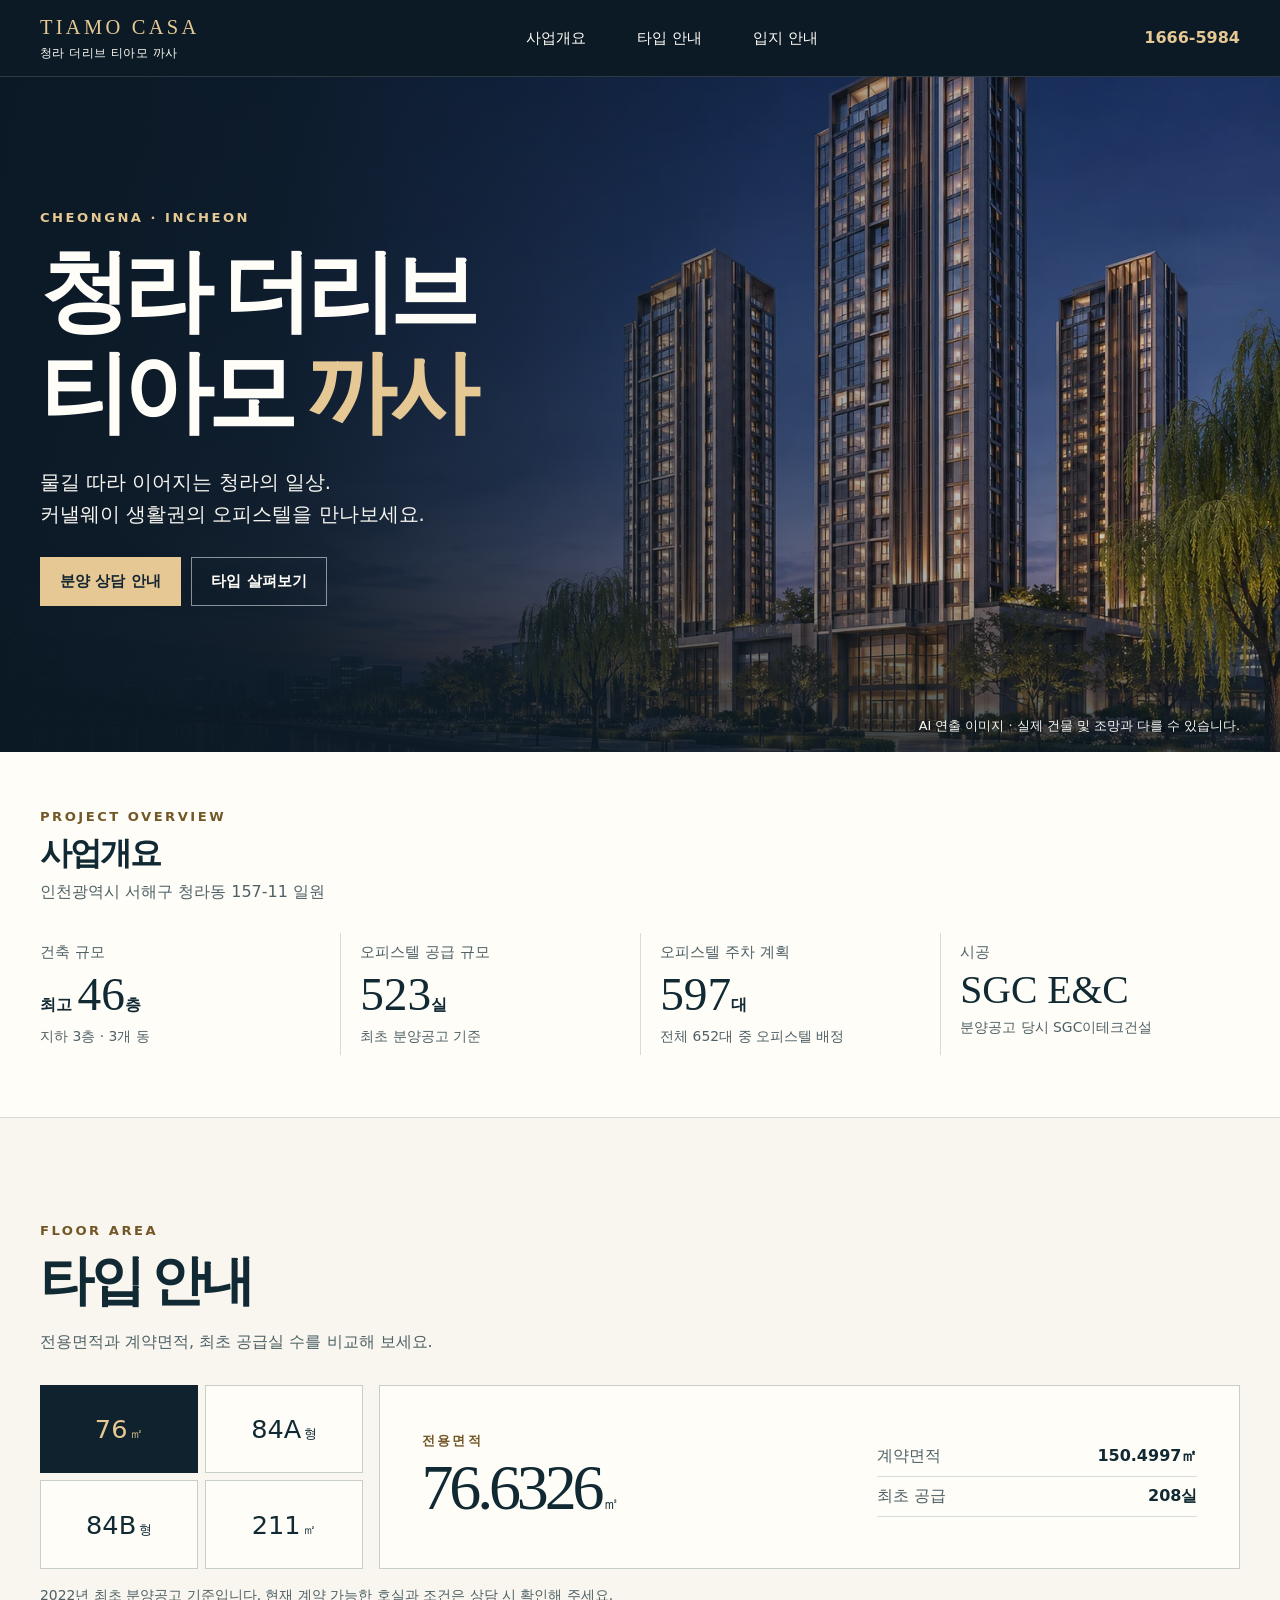
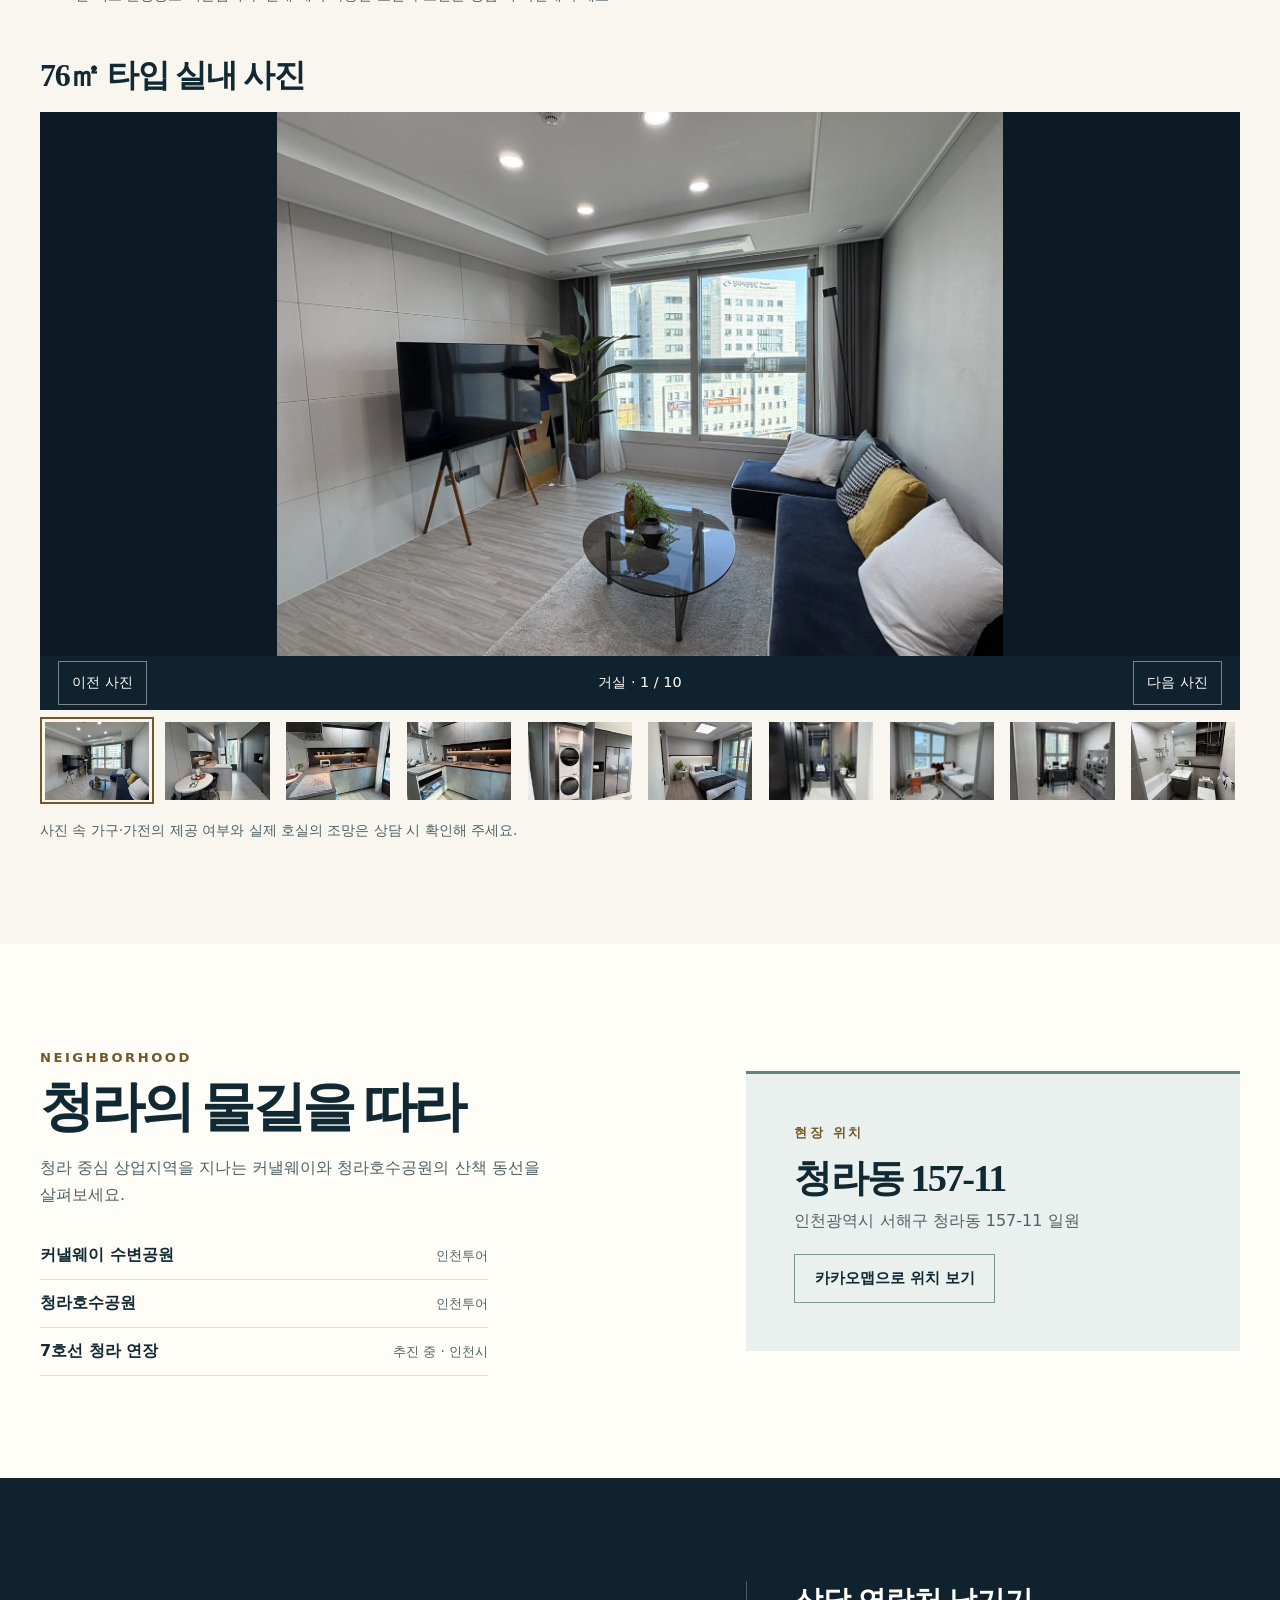
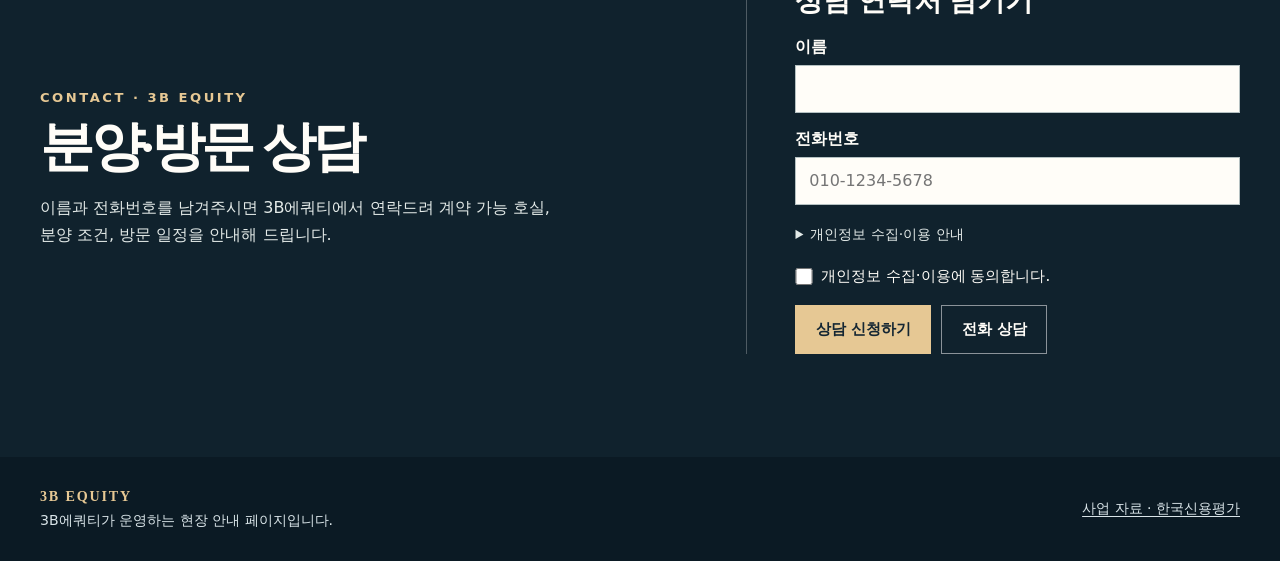
==== index.html @ 3b3ea101 "Add 84B interior video to type guide" ====
<!doctype html>
<html lang="ko">
<head>
  <meta charset="utf-8">
  <meta name="viewport" content="width=device-width,initial-scale=1">
  <meta name="theme-color" content="#10222d">
  <meta name="description" content="청라 더리브 티아모 까사 오피스텔 사업개요, 전용면적별 타입, 현장 위치와 3B에쿼티 분양 상담 안내.">
  <title>청라 더리브 티아모 까사 | 3B에쿼티 분양 상담</title>
  <link rel="stylesheet" href="style.css">
  <script src="site.js" defer></script>
</head>
<body>
  <a class="skip" href="#main">본문 바로가기</a>
  <header class="header">
    <div class="wrap header-inner">
      <a class="wordmark" href="#top" aria-label="청라 더리브 티아모 까사 홈"><span>TIAMO CASA</span><small>청라 더리브 티아모 까사</small></a>
      <nav aria-label="주 메뉴">
        <a href="#overview">사업개요</a><a href="#types">타입 안내</a><a href="#location">입지 안내</a>
      </nav>
      <a class="header-contact" href="tel:16665984">1666-5984</a>
    </div>
  </header>
  <main id="main">
    <section class="hero" id="top" aria-labelledby="hero-title">
      <div class="hero-visual" aria-hidden="true"></div>
      <div class="wrap hero-inner">
        <p class="eyebrow">CHEONGNA · INCHEON</p>
        <h1 id="hero-title">청라 더리브<br>티아모 <em>까사</em></h1>
        <p class="hero-desc">물길 따라 이어지는 청라의 일상.<br>커낼웨이 생활권의 오피스텔을 만나보세요.</p>
        <div class="actions">
          <a class="button primary" href="#consult">분양 상담 안내</a>
          <a class="button ghost" href="#types">타입 살펴보기</a>
        </div>
      </div>
      <div class="wrap image-note">AI 연출 이미지 · 실제 건물 및 조망과 다를 수 있습니다.</div>
    </section>
    <section id="overview" class="overview" aria-labelledby="overview-title">
      <div class="wrap">
        <div class="section-heading compact">
          <p class="eyebrow">PROJECT OVERVIEW</p>
          <h2 id="overview-title">사업개요</h2>
          <p>인천광역시 서해구 청라동 157-11 일원</p>
        </div>
        <dl class="metrics">
          <div><dt>건축 규모</dt><dd>최고 <strong>46</strong>층</dd><dd class="note">지하 3층 · 3개 동</dd></div>
          <div><dt>오피스텔 공급 규모</dt><dd><strong>523</strong>실</dd><dd class="note">최초 분양공고 기준</dd></div>
          <div><dt>오피스텔 주차 계획</dt><dd><strong>597</strong>대</dd><dd class="note">전체 652대 중 오피스텔 배정</dd></div>
          <div><dt>시공</dt><dd class="company"><strong>SGC E&amp;C</strong></dd><dd class="note">분양공고 당시 SGC이테크건설</dd></div>
        </dl>
      </div>
    </section>
    <section id="types" class="types section" aria-labelledby="types-title">
      <div class="wrap">
        <div class="section-heading">
          <p class="eyebrow">FLOOR AREA</p>
          <h2 id="types-title">타입 안내</h2>
          <p>전용면적과 계약면적, 최초 공급실 수를 비교해 보세요.</p>
        </div>
        <div class="type-layout">
          <div class="type-select" role="group" aria-label="타입 선택">
            <button type="button" data-type="76" aria-pressed="true">76<span>㎡</span></button>
            <button type="button" data-type="84A" aria-controls="unit-video-84a" aria-pressed="false">84A<span>형</span></button>
            <button type="button" data-type="84B" aria-controls="unit-video-84b" aria-pressed="false">84B<span>형</span></button>
            <button type="button" data-type="211" aria-pressed="false">211<span>㎡</span></button>
          </div>
          <div class="type-detail" aria-live="polite">
            <div>
              <p class="eyebrow">전용면적</p>
              <p class="type-area"><span id="exclusive">76.6326</span><span class="area-unit">㎡</span></p>
            </div>
            <dl>
              <div><dt>계약면적</dt><dd><span id="contract">150.4997</span>㎡</dd></div>
              <div><dt>최초 공급</dt><dd><span id="supply">208</span>실</dd></div>
            </dl>
          </div>
        </div>
        <p class="note">2022년 최초 분양공고 기준입니다. 현재 계약 가능한 호실과 조건은 상담 시 확인해 주세요.</p>
        <section class="unit-gallery" id="unit-gallery" aria-labelledby="gallery-title">
          <h3 id="gallery-title">76㎡ 타입 실내 사진</h3>
          <figure class="gallery-figure">
            <img id="gallery-photo" class="gallery-photo" src="photos/76/living-room.webp"
              alt="큰 창과 소파가 있는 거실" width="1500" height="1125" loading="lazy" decoding="async">
            <figcaption class="gallery-caption">
              <button type="button" id="gallery-prev" hidden>이전 사진</button>
              <span id="gallery-status" aria-live="polite">거실 · 1 / 10</span>
              <button type="button" id="gallery-next" hidden>다음 사진</button>
            </figcaption>
          </figure>
          <div class="gallery-thumbs" role="group" aria-label="실내 사진 선택" hidden></div>
          <p class="note">사진 속 가구·가전의 제공 여부와 실제 호실의 조망은 상담 시 확인해 주세요.</p>
        </section>
        <section class="unit-gallery unit-video" id="unit-video-84a" aria-labelledby="unit-video-84a-title" hidden>
          <h3 id="unit-video-84a-title">84A형 실내 영상</h3>
          <video controls playsinline preload="none" poster="video/84a-poster.webp" width="960" height="540"
            aria-labelledby="unit-video-84a-title">
            <source src="video/84a.mp4" type="video/mp4">
            <p><a href="video/84a.mp4">84A형 영상 열기</a></p>
          </video>
        </section>
        <section class="unit-gallery unit-video" id="unit-video-84b" aria-labelledby="unit-video-84b-title" hidden>
          <h3 id="unit-video-84b-title">84B형 실내 영상</h3>
          <video controls playsinline preload="none" poster="video/84b-poster.webp" width="960" height="540"
            aria-labelledby="unit-video-84b-title">
            <source src="video/84b.mp4" type="video/mp4">
            <p><a href="video/84b.mp4">84B형 영상 열기</a></p>
          </video>
        </section>
        <noscript><p>전용면적 기준 76형 76.6326㎡, 84A형 84.9878㎡, 84B형 84.9843㎡, 211형 211.6980㎡.</p></noscript>
      </div>
    </section>
    <section id="location" class="location section" aria-labelledby="location-title">
      <div class="wrap location-layout">
        <div class="section-heading">
          <p class="eyebrow">NEIGHBORHOOD</p>
          <h2 id="location-title">청라의 물길을 따라</h2>
          <p>청라 중심 상업지역을 지나는 커낼웨이와 청라호수공원의 산책 동선을 살펴보세요.</p>
          <div class="place-links">
            <a href="https://itour.incheon.go.kr/ssst/ssst/detail.do?cotId=ITD21122714360993767" target="_blank" rel="noopener">커낼웨이 수변공원 <span>인천투어</span></a>
            <a href="https://itour.incheon.go.kr/ssst/ssst/detail.do?cotId=ITD21122416405226931" target="_blank" rel="noopener">청라호수공원 <span>인천투어</span></a>
            <a href="https://www.incheon.go.kr/mayor_9/MA05010000/view?repSeq=DOM_0000000015965274" target="_blank" rel="noopener">7호선 청라 연장 <span>추진 중 · 인천시</span></a>
          </div>
        </div>
        <div class="address-box">
          <p class="eyebrow">현장 위치</p>
          <h3>청라동 157-11</h3>
          <p>인천광역시 서해구 청라동 157-11 일원</p>
          <a class="button outline" href="https://map.kakao.com/link/search/%EC%9D%B8%EC%B2%9C%20%EC%B2%AD%EB%9D%BC%EB%8F%99%20157-11" target="_blank" rel="noopener">카카오맵으로 위치 보기</a>
        </div>
      </div>
    </section>
    <section id="consult" class="consult section" aria-labelledby="consult-title">
      <div class="wrap consult-layout">
        <div class="section-heading">
          <p class="eyebrow">CONTACT · 3B EQUITY</p>
          <h2 id="consult-title">분양·방문 상담</h2>
          <p>이름과 전화번호를 남겨주시면 3B에쿼티에서 연락드려 계약 가능 호실, 분양 조건, 방문 일정을 안내해 드립니다.</p>
        </div>
        <div class="contact-box">
          <form class="callback-form" data-endpoint="https://script.google.com/macros/s/AKfycbzTQJ3HMmFu1P9h4dl-8GE_sC7INpimbyOA3CCdE74ecjdIDIkf_wVxWL5_aRlut4VK/exec" method="post" aria-labelledby="callback-title">
            <h3 id="callback-title">상담 연락처 남기기</h3>
            <div hidden><input type="text" name="website" tabindex="-1" autocomplete="off"></div>
            <div class="callback-field">
              <label for="callback-name">이름</label>
              <input id="callback-name" name="name" type="text" autocomplete="name" required maxlength="60">
            </div>
            <div class="callback-field">
              <label for="callback-phone">전화번호</label>
              <input id="callback-phone" name="phone" type="tel" autocomplete="tel-national" inputmode="tel"
                placeholder="010-1234-5678" pattern="0[0-9]{1,2}[ \-]?[0-9]{3,4}[ \-]?[0-9]{4}"
                title="010-1234-5678처럼 입력해 주세요." maxlength="14" required>
            </div>
            <details class="callback-privacy" id="callback-privacy">
              <summary>개인정보 수집·이용 안내</summary>
              <p>3B에쿼티는 분양·방문 상담 회신을 위해 이름과 전화번호를 수집하며, 상담 목적 달성 시까지 이용합니다. 접수 정보는 Google Apps Script를 통해 3B에쿼티의 Gmail로 전달됩니다. 동의를 거부할 수 있으며, 이 경우 전화로 상담하실 수 있습니다.</p>
            </details>
            <label class="callback-consent">
              <input type="checkbox" name="consent" value="yes" required aria-describedby="callback-privacy">
              <span>개인정보 수집·이용에 동의합니다.</span>
            </label>
            <p class="callback-status" id="callback-status">온라인 접수를 연결 중입니다. 지금은 전화로 상담해 주세요.</p>
            <div class="actions">
              <button class="button primary" type="submit" disabled>상담 신청하기</button>
              <a class="button ghost" href="tel:16665984">전화 상담</a>
            </div>
          </form>
        </div>
      </div>
    </section>
  </main>
  <footer class="footer">
    <div class="wrap footer-inner">
      <div><strong>3B EQUITY</strong><p>3B에쿼티가 운영하는 현장 안내 페이지입니다.</p></div>
      <a href="https://m.kisrating.com/fileDown.do?fileName=rs20260526-4.pdf&amp;gubun=2&amp;menuCd=R8" target="_blank" rel="noopener">사업 자료 · 한국신용평가</a>
    </div>
  </footer>
  <div class="mobile-bar" aria-label="빠른 상담">
    <a href="#types">타입 보기</a><a href="#consult">상담 신청</a>
  </div>
</body>
</html>
---- style.css ----
:root {
  color-scheme: light;
  --ink: #112933;
  --night: #10222d;
  --deeper: #0b1a24;
  --sand: #e6c894;
  --bronze: #735727;
  --paper: #f8f6ef;
  --white: #fffdf8;
  --muted: #4f6166;
  --line: #d6dcd9;
  --serif: "Noto Serif KR", "Nanum Myeongjo", Georgia, serif;
  --sans: "Pretendard", "Apple SD Gothic Neo", "Malgun Gothic", system-ui, sans-serif;
}
*, *::before, *::after { box-sizing: border-box; }
html { scroll-behavior: smooth; scroll-padding-top: 5rem; }
body { margin: 0; color: var(--ink); background: var(--white); font: 1rem/1.65 var(--sans); }
a { color: inherit; text-decoration: none; }
button { font: inherit; }
a:focus-visible, button:focus-visible { outline: 3px solid #508698; outline-offset: 4px; }
h1, h2, h3, p, dl, dd { margin: 0; }
.wrap { width: min(100% - 5rem, 76rem); margin-inline: auto; }
.skip { position: absolute; left: 1rem; top: -5rem; z-index: 10; background: var(--white); padding: .65rem 1rem; }
.skip:focus { top: 1rem; }
.header { position: sticky; top: 0; z-index: 3; background: var(--deeper); color: var(--white); border-bottom: 1px solid #ffffff24; }
.header-inner { min-height: 4.75rem; display: flex; align-items: center; justify-content: space-between; gap: 1.25rem; }
.wordmark { display: grid; grid-auto-rows: max-content; line-height: 1.25; }
.wordmark span { font-family: Georgia, serif; letter-spacing: .16em; color: var(--sand); font-size: 1.28rem; }
.wordmark small { margin-top: .28rem; letter-spacing: .035em; font-size: .78rem; }
nav { display: flex; gap: clamp(1.2rem, 4vw, 3.5rem); font-size: .94rem; }
nav a, .header-contact { padding-block: .45rem; }
nav a:hover, .header-contact:hover { color: var(--sand); }
.header-contact { font-weight: 650; color: var(--sand); font-variant-numeric: tabular-nums; white-space: nowrap; }
.hero { position: relative; isolation: isolate; display: flex; align-items: center; min-height: clamp(32rem, 75svh, 49rem); background: #182d3b; color: var(--white); }
.hero-visual { position: absolute; inset: 0; z-index: -1; background: linear-gradient(90deg, #0b1925fa 0%, #0b1925e8 21%, #0b192566 58%, #0b19251a 100%), linear-gradient(0deg, #0a1824bb, transparent 28%), url("cheongna-concept.webp") 63% 52% / cover no-repeat; }
.hero-inner { padding-block: 5.5rem 6.5rem; }
.eyebrow { font-size: .82rem; font-weight: 750; letter-spacing: .19em; color: var(--bronze); }
.hero .eyebrow, .consult .eyebrow { color: var(--sand); }
.hero h1 { margin-top: .85rem; font: 620 clamp(3rem, 7vw, 6.15rem)/1.12 var(--serif); letter-spacing: -.075em; }
.hero h1 em { color: var(--sand); font-style: normal; }
.hero-desc { margin-top: 1.5rem; color: #f5f4ef; font-size: clamp(1rem, 2vw, 1.22rem); }
.actions { display: flex; flex-wrap: wrap; gap: .65rem; margin-top: 1.6rem; }
.button { min-height: 3.05rem; display: inline-flex; align-items: center; justify-content: center; padding: .62rem 1.2rem; border: 1px solid transparent; font-size: .94rem; font-weight: 700; transition: background-color .2s, color .2s; }
.primary { background: var(--sand); color: #142633; }
.primary:hover { background: #f4dcae; }
.ghost { border-color: #ffffff83; color: var(--white); }
.ghost:hover { background: #ffffff25; }
.image-note { position: absolute; inset: auto 0 1rem; text-align: right; color: #faf7ef; font-size: .8rem; text-shadow: 0 1px 4px #091722; }
.overview { padding-block: 3.35rem 3.85rem; border-bottom: 1px solid var(--line); }
.section { padding-block: clamp(4rem, 8vw, 7rem); }
.section-heading h2 { margin-top: .38rem; font: 650 clamp(2.1rem, 5vw, 3.35rem)/1.26 var(--serif); letter-spacing: -.065em; }
.section-heading > p:last-of-type:not(.eyebrow) { margin-top: .85rem; color: var(--muted); max-width: 32rem; }
.section-heading.compact h2 { font-size: 2rem; }
.section-heading.compact > p:last-child { margin-top: .35rem; }
.metrics { display: grid; grid-template-columns: repeat(4, 1fr); margin-top: 1.7rem; }
.metrics > div { padding: .45rem 1.2rem; border-left: 1px solid var(--line); min-width: 0; }
.metrics > div:first-child { padding-left: 0; border-left: 0; }
.metrics dt { color: var(--muted); font-size: .94rem; }
.metrics dd:not(.note) { font-weight: 650; margin-block: .15rem .2rem; line-height: 1.18; }
.metrics strong { font-family: Georgia, serif; font-size: clamp(1.95rem, 3.7vw, 3.3rem); font-weight: 500; }
.metrics .company strong { font-size: clamp(1.55rem, 3.1vw, 2.6rem); }
.note { color: var(--muted); font-size: .87rem; line-height: 1.55; }
.types { background: var(--paper); }
.type-layout { display: grid; grid-template-columns: minmax(11rem, .75fr) minmax(0, 2fr); gap: 1rem; margin-block: 1.85rem 1rem; }
.type-select { display: grid; grid-template-columns: 1fr 1fr; gap: .45rem; }
.type-select button { min-height: 4rem; border: 1px solid #c8ceca; color: var(--ink); background: var(--white); cursor: pointer; font-size: clamp(1.14rem, 2.4vw, 1.6rem); font-family: Georgia, var(--sans); }
.type-select button:hover { border-color: var(--ink); }
.type-select button[aria-pressed="true"] { background: var(--night); color: var(--sand); border-color: var(--night); }
.type-select span { font: .82rem var(--sans); margin-left: .16rem; }
.type-detail { min-height: 11.5rem; display: grid; grid-template-columns: 1.35fr 1fr; align-items: center; gap: 1.45rem; padding: 1.55rem clamp(1rem, 4vw, 2.6rem); background: var(--white); border: 1px solid #c8ceca; }
.type-area { font: 500 clamp(2.4rem, 5vw, 4.7rem)/1.12 Georgia, serif; letter-spacing: -.065em; font-variant-numeric: lining-nums tabular-nums; }
.area-unit { margin-left: .18rem; font: 1rem var(--sans); letter-spacing: 0; }
.type-detail dl > div { display: flex; justify-content: space-between; gap: .4rem; padding-block: .4rem; border-bottom: 1px solid var(--line); }
.type-detail dt { color: var(--muted); }
.type-detail dd { white-space: nowrap; font-weight: 700; }
.location-layout, .consult-layout { display: grid; grid-template-columns: 1fr .8fr; gap: clamp(2rem, 7vw, 7rem); align-items: center; }
.place-links { display: grid; margin-top: 1.45rem; max-width: 28rem; }
.place-links a { display: flex; align-items: baseline; justify-content: space-between; gap: .6rem; border-bottom: 1px solid var(--line); padding: .65rem 0; font-weight: 700; }
.place-links a:hover { color: var(--bronze); }
.place-links span { font-size: .84rem; font-weight: 500; color: var(--muted); text-align: right; }
.address-box { background: #eaf0ed; border-top: 3px solid #618679; padding: clamp(1.4rem, 4vw, 3rem); }
.address-box h3 { font: 650 clamp(1.65rem, 3vw, 2.5rem)/1.25 var(--serif); letter-spacing: -.05em; margin-block: .6rem .4rem; }
.address-box > p:not(.eyebrow) { color: var(--muted); }
.outline { color: var(--ink); border-color: #7b9790; margin-top: 1.25rem; }
.outline:hover { background: #dbe7e2; }
.consult { background: var(--night); color: var(--white); }
.consult .section-heading > p:last-of-type:not(.eyebrow) { color: #e3eae8; }
.contact-box { border-left: 1px solid #ffffff42; padding-left: clamp(1.4rem, 5vw, 3rem); }
.contact-box > p { color: #e3eae8; }
.phone { color: var(--sand); font: 400 clamp(2.4rem, 6vw, 4.35rem)/1.3 Georgia, serif; white-space: nowrap; }
.contact-box .actions { margin-top: .85rem; }
.footer { background: var(--deeper); color: #d9e4e8; padding-block: 1.8rem; font-size: .88rem; }
.footer-inner { display: flex; justify-content: space-between; align-items: center; gap: 1rem; }
.footer strong { font-family: Georgia, serif; letter-spacing: .13em; color: var(--sand); }
.footer a { text-decoration: underline; text-underline-offset: .23em; }
.mobile-bar { display: none; }
@media (max-width: 760px) {
  .wrap { width: calc(100% - 2.5rem); }
  .hero { min-height: 34rem; }
  .hero-visual { background-position: 70% center; }
  .metrics { grid-template-columns: 1fr 1fr; row-gap: 1.4rem; }
  .metrics > div:nth-child(3) { padding-left: 0; border-left: 0; }
  .type-layout { grid-template-columns: 1fr; }
  .type-select { grid-template-columns: repeat(4, minmax(0, 1fr)); }
  .location-layout, .consult-layout { grid-template-columns: 1fr; }
}
@media (max-width: 540px) {
  html { scroll-padding-top: 7rem; }
  .header-inner { display: grid; grid-template-columns: 1fr auto; gap: .2rem .75rem; padding-top: .72rem; }
  nav { grid-row: 2; grid-column: 1 / -1; gap: 1.55rem; }
  nav a { padding-block: .5rem; }
  .hero { min-height: clamp(31rem, 76svh, 39rem); }
  .hero-inner { padding-block: 4rem 5.5rem; }
  .hero-visual { background-image: linear-gradient(90deg, #0b1925ed, #0b192574 77%, #0b192538), linear-gradient(0deg, #0b1925ba, transparent 30%), url("cheongna-concept.webp"); }
  .type-detail { min-height: auto; grid-template-columns: 1fr; gap: .85rem; }
  .type-area { font-size: clamp(2.8rem, 13vw, 4rem); }
  .footer { padding-bottom: 6rem; }
  .footer-inner { display: grid; }
  .mobile-bar { display: grid; grid-template-columns: .7fr 1.3fr; gap: 1px; position: fixed; z-index: 3; inset: auto 0 0; padding-bottom: env(safe-area-inset-bottom); background: var(--deeper); }
  .mobile-bar a { display: grid; place-items: center; padding: .78rem .32rem; background: #263e49; color: var(--white); font-weight: 700; font-size: .9rem; }
  .mobile-bar a:last-child { background: var(--sand); color: var(--ink); }
}
@media (prefers-reduced-motion: reduce) {
  *, *::before, *::after { scroll-behavior: auto !important; transition: none !important; }
}

.unit-gallery { margin-top: clamp(1.6rem, 4vw, 3rem); }
.unit-gallery h3 { font: 650 clamp(1.45rem, 3vw, 2rem)/1.35 var(--serif); letter-spacing: -.04em; }
.gallery-figure { margin: .9rem 0 0; }
.gallery-photo {
  display: block;
  width: 100%;
  height: clamp(16rem, 65vw, 34rem);
  object-fit: contain;
  background: var(--deeper);
}
.gallery-caption {
  display: flex;
  align-items: center;
  justify-content: space-between;
  gap: .3rem;
  min-height: 3.35rem;
  padding: .25rem clamp(.4rem, 2vw, 1.1rem);
  background: var(--night);
  color: var(--white);
  text-align: center;
}
.gallery-caption button {
  min-height: 2.75rem;
  padding: .38rem clamp(.45rem, 2vw, .85rem);
  border: 1px solid #ffffff72;
  background: transparent;
  color: var(--white);
  font-size: .875rem;
  white-space: nowrap;
  cursor: pointer;
}
.gallery-caption button:hover { background: #ffffff24; }
#gallery-status { font-size: .9rem; }
.gallery-thumbs:not([hidden]) {
  position: relative;
  display: flex;
  overflow-x: auto;
  gap: .45rem;
  padding: .45rem 0;
}
.gallery-thumbs button {
  flex: 1 0 clamp(4.3rem, 8vw, 5.8rem);
  padding: .17rem;
  border: 2px solid transparent;
  background: transparent;
  cursor: pointer;
}
.gallery-thumbs button[aria-pressed="true"] { border-color: var(--bronze); }
.gallery-thumbs button:focus-visible { outline-offset: -2px; }
.gallery-thumbs img { display: block; width: 100%; aspect-ratio: 4 / 3; object-fit: cover; }
.unit-gallery .note { margin-top: .55rem; }

.callback-form { display: grid; gap: .85rem; max-width: 28rem; }
.callback-form h3 { font: 650 clamp(1.35rem, 2.8vw, 1.75rem)/1.4 var(--serif); }
.callback-field { display: grid; gap: .3rem; }
.callback-field label { font-weight: 700; }
.callback-field input {
  width: 100%;
  min-height: 3rem;
  padding: .55rem .8rem;
  color: var(--ink);
  background: var(--white);
  border: 1px solid #b5c1c2;
  border-radius: 0;
  font: inherit;
}
.callback-form input:focus-visible, .callback-privacy summary:focus-visible {
  outline: 2px solid var(--sand);
  outline-offset: 3px;
}
.callback-privacy { color: #e3eae8; font-size: .875rem; }
.callback-privacy summary { cursor: pointer; padding-block: .25rem; }
.callback-privacy p { margin-top: .3rem; }
.callback-consent { display: flex; gap: .5rem; align-items: flex-start; font-size: .94rem; }
.callback-consent input { width: 1.1rem; height: 1.1rem; margin: .24rem 0 0; accent-color: var(--sand); }
.callback-form .actions { margin-top: .2rem; }
.callback-form button { cursor: pointer; }

.callback-form button:disabled { opacity: .58; cursor: default; }
.callback-status { color: #e3eae8; font-size: .875rem; }
.callback-status:empty { display: none; }

.unit-video video {
  display: block;
  width: 100%;
  max-width: 60rem;
  height: auto;
  aspect-ratio: 16 / 9;
  margin-top: .9rem;
  background: var(--deeper);
  object-fit: contain;
}
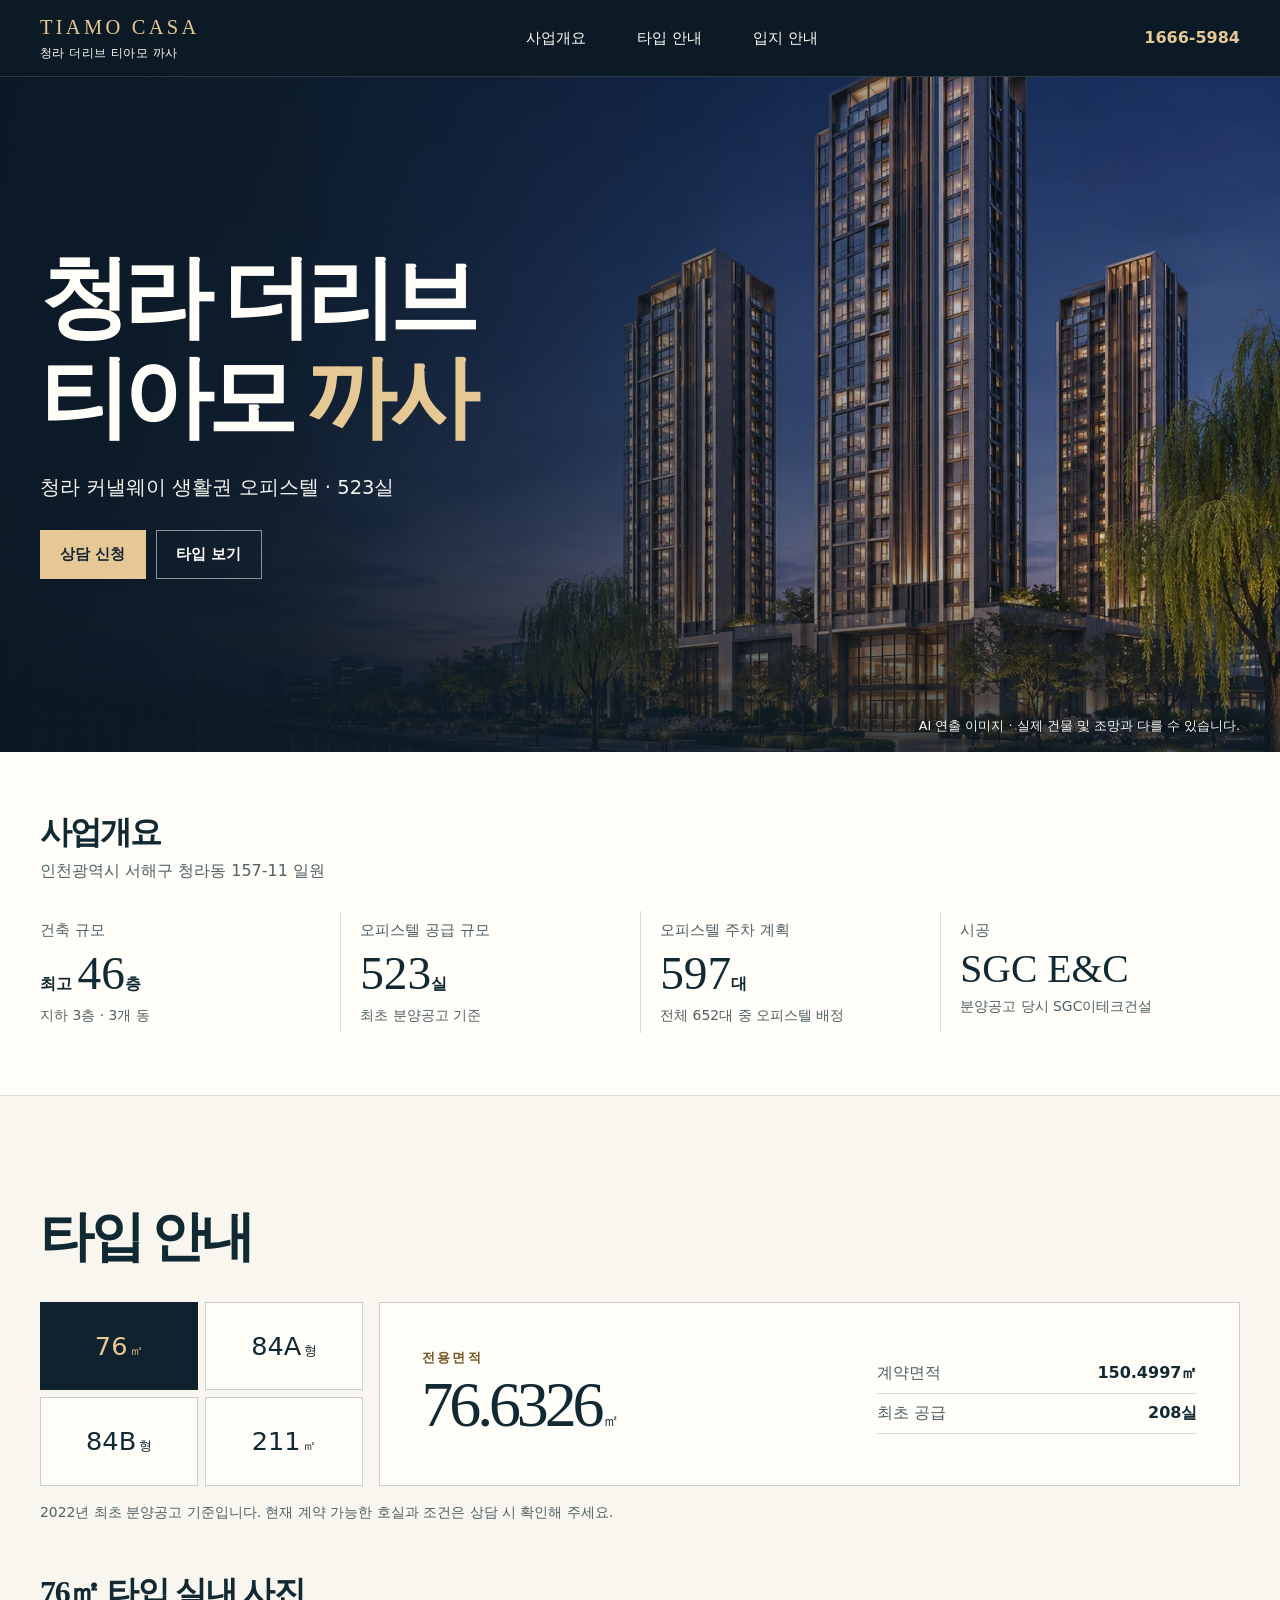
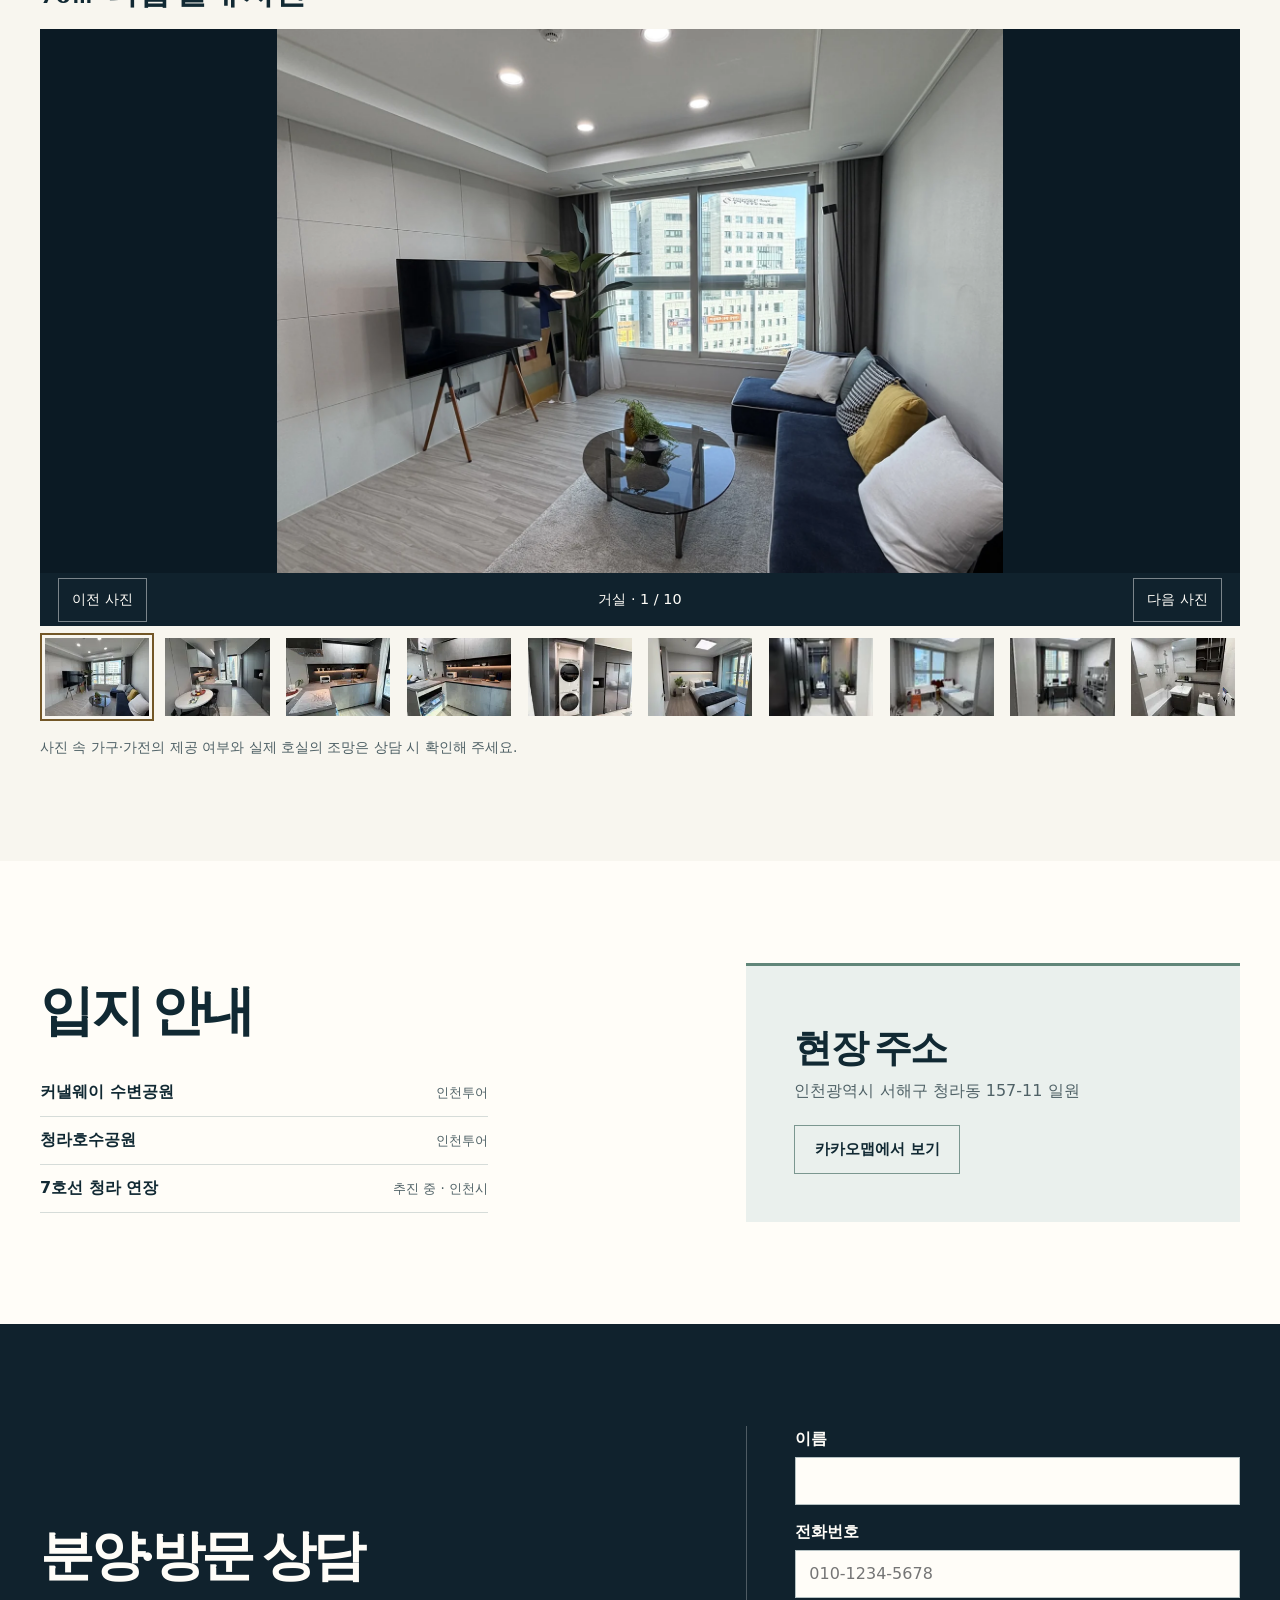
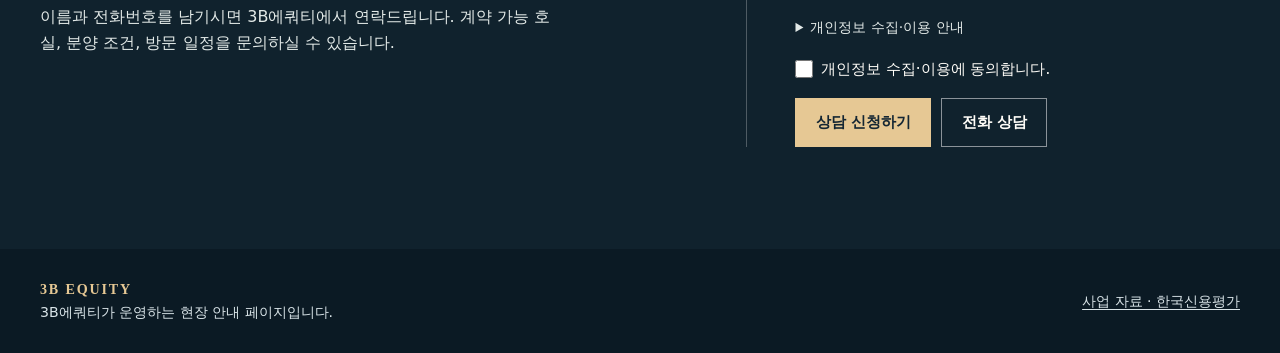
==== commit 33bfea3b: "Simplify homepage copy and remove redundant labels" ====
--- a/index.html
+++ b/index.html
@@ -24,12 +24,11 @@
     <section class="hero" id="top" aria-labelledby="hero-title">
       <div class="hero-visual" aria-hidden="true"></div>
       <div class="wrap hero-inner">
-        <p class="eyebrow">CHEONGNA · INCHEON</p>
         <h1 id="hero-title">청라 더리브<br>티아모 <em>까사</em></h1>
-        <p class="hero-desc">물길 따라 이어지는 청라의 일상.<br>커낼웨이 생활권의 오피스텔을 만나보세요.</p>
+        <p class="hero-desc">청라 커낼웨이 생활권 오피스텔 · 523실</p>
         <div class="actions">
-          <a class="button primary" href="#consult">분양 상담 안내</a>
-          <a class="button ghost" href="#types">타입 살펴보기</a>
+          <a class="button primary" href="#consult">상담 신청</a>
+          <a class="button ghost" href="#types">타입 보기</a>
         </div>
       </div>
       <div class="wrap image-note">AI 연출 이미지 · 실제 건물 및 조망과 다를 수 있습니다.</div>
@@ -37,7 +36,6 @@
     <section id="overview" class="overview" aria-labelledby="overview-title">
       <div class="wrap">
         <div class="section-heading compact">
-          <p class="eyebrow">PROJECT OVERVIEW</p>
           <h2 id="overview-title">사업개요</h2>
           <p>인천광역시 서해구 청라동 157-11 일원</p>
         </div>
@@ -52,16 +50,14 @@
     <section id="types" class="types section" aria-labelledby="types-title">
       <div class="wrap">
         <div class="section-heading">
-          <p class="eyebrow">FLOOR AREA</p>
           <h2 id="types-title">타입 안내</h2>
-          <p>전용면적과 계약면적, 최초 공급실 수를 비교해 보세요.</p>
         </div>
         <div class="type-layout">
           <div class="type-select" role="group" aria-label="타입 선택">
             <button type="button" data-type="76" aria-pressed="true">76<span>㎡</span></button>
             <button type="button" data-type="84A" aria-controls="unit-video-84a" aria-pressed="false">84A<span>형</span></button>
             <button type="button" data-type="84B" aria-controls="unit-video-84b" aria-pressed="false">84B<span>형</span></button>
-            <button type="button" data-type="211" aria-pressed="false">211<span>㎡</span></button>
+            <button type="button" data-type="211" aria-controls="unit-plan-211" aria-pressed="false">211<span>㎡</span></button>
           </div>
           <div class="type-detail" aria-live="polite">
             <div>
@@ -105,15 +101,28 @@
             <p><a href="video/84b.mp4">84B형 영상 열기</a></p>
           </video>
         </section>
+        <section class="unit-gallery unit-plan" id="unit-plan-211" aria-labelledby="unit-plan-211-title" hidden>
+          <h3 id="unit-plan-211-title">211㎡ 기본형 평면도</h3>
+          <button class="plan-preview" type="button" aria-haspopup="dialog" aria-controls="plan-dialog-211">
+            <img src="photos/211/floor-plan.jpg" alt="" width="1536" height="1086" loading="lazy" decoding="async">
+            <span>평면도 확대 보기</span>
+          </button>
+        </section>
+        <dialog class="plan-dialog" id="plan-dialog-211" aria-labelledby="plan-dialog-211-title">
+          <div class="plan-dialog-header">
+            <h3 id="plan-dialog-211-title">211㎡ 기본형 평면도</h3>
+            <form method="dialog"><button type="submit" autofocus>닫기</button></form>
+          </div>
+          <img src="photos/211/floor-plan.jpg" alt="211㎡ 기본형의 방과 거실, 주방 배치를 위에서 내려다본 3D 평면도"
+            width="1536" height="1086" loading="lazy" decoding="async">
+        </dialog>
         <noscript><p>전용면적 기준 76형 76.6326㎡, 84A형 84.9878㎡, 84B형 84.9843㎡, 211형 211.6980㎡.</p></noscript>
       </div>
     </section>
     <section id="location" class="location section" aria-labelledby="location-title">
       <div class="wrap location-layout">
         <div class="section-heading">
-          <p class="eyebrow">NEIGHBORHOOD</p>
-          <h2 id="location-title">청라의 물길을 따라</h2>
-          <p>청라 중심 상업지역을 지나는 커낼웨이와 청라호수공원의 산책 동선을 살펴보세요.</p>
+          <h2 id="location-title">입지 안내</h2>
           <div class="place-links">
             <a href="https://itour.incheon.go.kr/ssst/ssst/detail.do?cotId=ITD21122714360993767" target="_blank" rel="noopener">커낼웨이 수변공원 <span>인천투어</span></a>
             <a href="https://itour.incheon.go.kr/ssst/ssst/detail.do?cotId=ITD21122416405226931" target="_blank" rel="noopener">청라호수공원 <span>인천투어</span></a>
@@ -121,23 +130,20 @@
           </div>
         </div>
         <div class="address-box">
-          <p class="eyebrow">현장 위치</p>
-          <h3>청라동 157-11</h3>
+          <h3>현장 주소</h3>
           <p>인천광역시 서해구 청라동 157-11 일원</p>
-          <a class="button outline" href="https://map.kakao.com/link/search/%EC%9D%B8%EC%B2%9C%20%EC%B2%AD%EB%9D%BC%EB%8F%99%20157-11" target="_blank" rel="noopener">카카오맵으로 위치 보기</a>
+          <a class="button outline" href="https://map.kakao.com/link/search/%EC%9D%B8%EC%B2%9C%20%EC%B2%AD%EB%9D%BC%EB%8F%99%20157-11" target="_blank" rel="noopener">카카오맵에서 보기</a>
         </div>
       </div>
     </section>
     <section id="consult" class="consult section" aria-labelledby="consult-title">
       <div class="wrap consult-layout">
         <div class="section-heading">
-          <p class="eyebrow">CONTACT · 3B EQUITY</p>
           <h2 id="consult-title">분양·방문 상담</h2>
-          <p>이름과 전화번호를 남겨주시면 3B에쿼티에서 연락드려 계약 가능 호실, 분양 조건, 방문 일정을 안내해 드립니다.</p>
+          <p>이름과 전화번호를 남기시면 3B에쿼티에서 연락드립니다. 계약 가능 호실, 분양 조건, 방문 일정을 문의하실 수 있습니다.</p>
         </div>
         <div class="contact-box">
-          <form class="callback-form" data-endpoint="https://script.google.com/macros/s/AKfycbzTQJ3HMmFu1P9h4dl-8GE_sC7INpimbyOA3CCdE74ecjdIDIkf_wVxWL5_aRlut4VK/exec" method="post" aria-labelledby="callback-title">
-            <h3 id="callback-title">상담 연락처 남기기</h3>
+          <form class="callback-form" data-endpoint="https://script.google.com/macros/s/AKfycbzTQJ3HMmFu1P9h4dl-8GE_sC7INpimbyOA3CCdE74ecjdIDIkf_wVxWL5_aRlut4VK/exec" method="post" aria-labelledby="consult-title">
             <div hidden><input type="text" name="website" tabindex="-1" autocomplete="off"></div>
             <div class="callback-field">
               <label for="callback-name">이름</label>
--- a/style.css
+++ b/style.css
@@ -175,6 +175,44 @@
 .gallery-thumbs button:focus-visible { outline-offset: -2px; }
 .gallery-thumbs img { display: block; width: 100%; aspect-ratio: 4 / 3; object-fit: cover; }
 .unit-gallery .note { margin-top: .55rem; }
+.plan-preview {
+  display: block;
+  width: min(100%, 32rem);
+  margin-top: .9rem;
+  padding: 0;
+  border: 1px solid var(--line);
+  background: var(--white);
+  color: var(--ink);
+  cursor: zoom-in;
+}
+.plan-preview img { display: block; width: 100%; height: auto; }
+.plan-preview span { display: block; padding: .7rem; font-weight: 700; }
+.plan-dialog {
+  width: min(calc(100% - 1.5rem), 76rem);
+  max-height: calc(100dvh - 1.5rem);
+  padding: clamp(.6rem, 2vw, 1.2rem);
+  border: 0;
+  background: var(--white);
+  color: var(--ink);
+}
+.plan-dialog::backdrop { background: #10222dcc; }
+.plan-dialog-header { display: flex; align-items: center; justify-content: space-between; gap: .8rem; }
+.plan-dialog-header h3 { margin: 0; font: 650 clamp(1rem, 3vw, 1.5rem)/1.35 var(--serif); }
+.plan-dialog-header button {
+  min-height: 2.75rem;
+  padding: .4rem .8rem;
+  border: 1px solid var(--line);
+  background: var(--white);
+  color: var(--ink);
+  cursor: pointer;
+}
+.plan-dialog > img {
+  display: block;
+  width: 100%;
+  height: auto;
+  max-height: calc(100dvh - 7rem);
+  object-fit: contain;
+}
 
 .callback-form { display: grid; gap: .85rem; max-width: 28rem; }
 .callback-form h3 { font: 650 clamp(1.35rem, 2.8vw, 1.75rem)/1.4 var(--serif); }
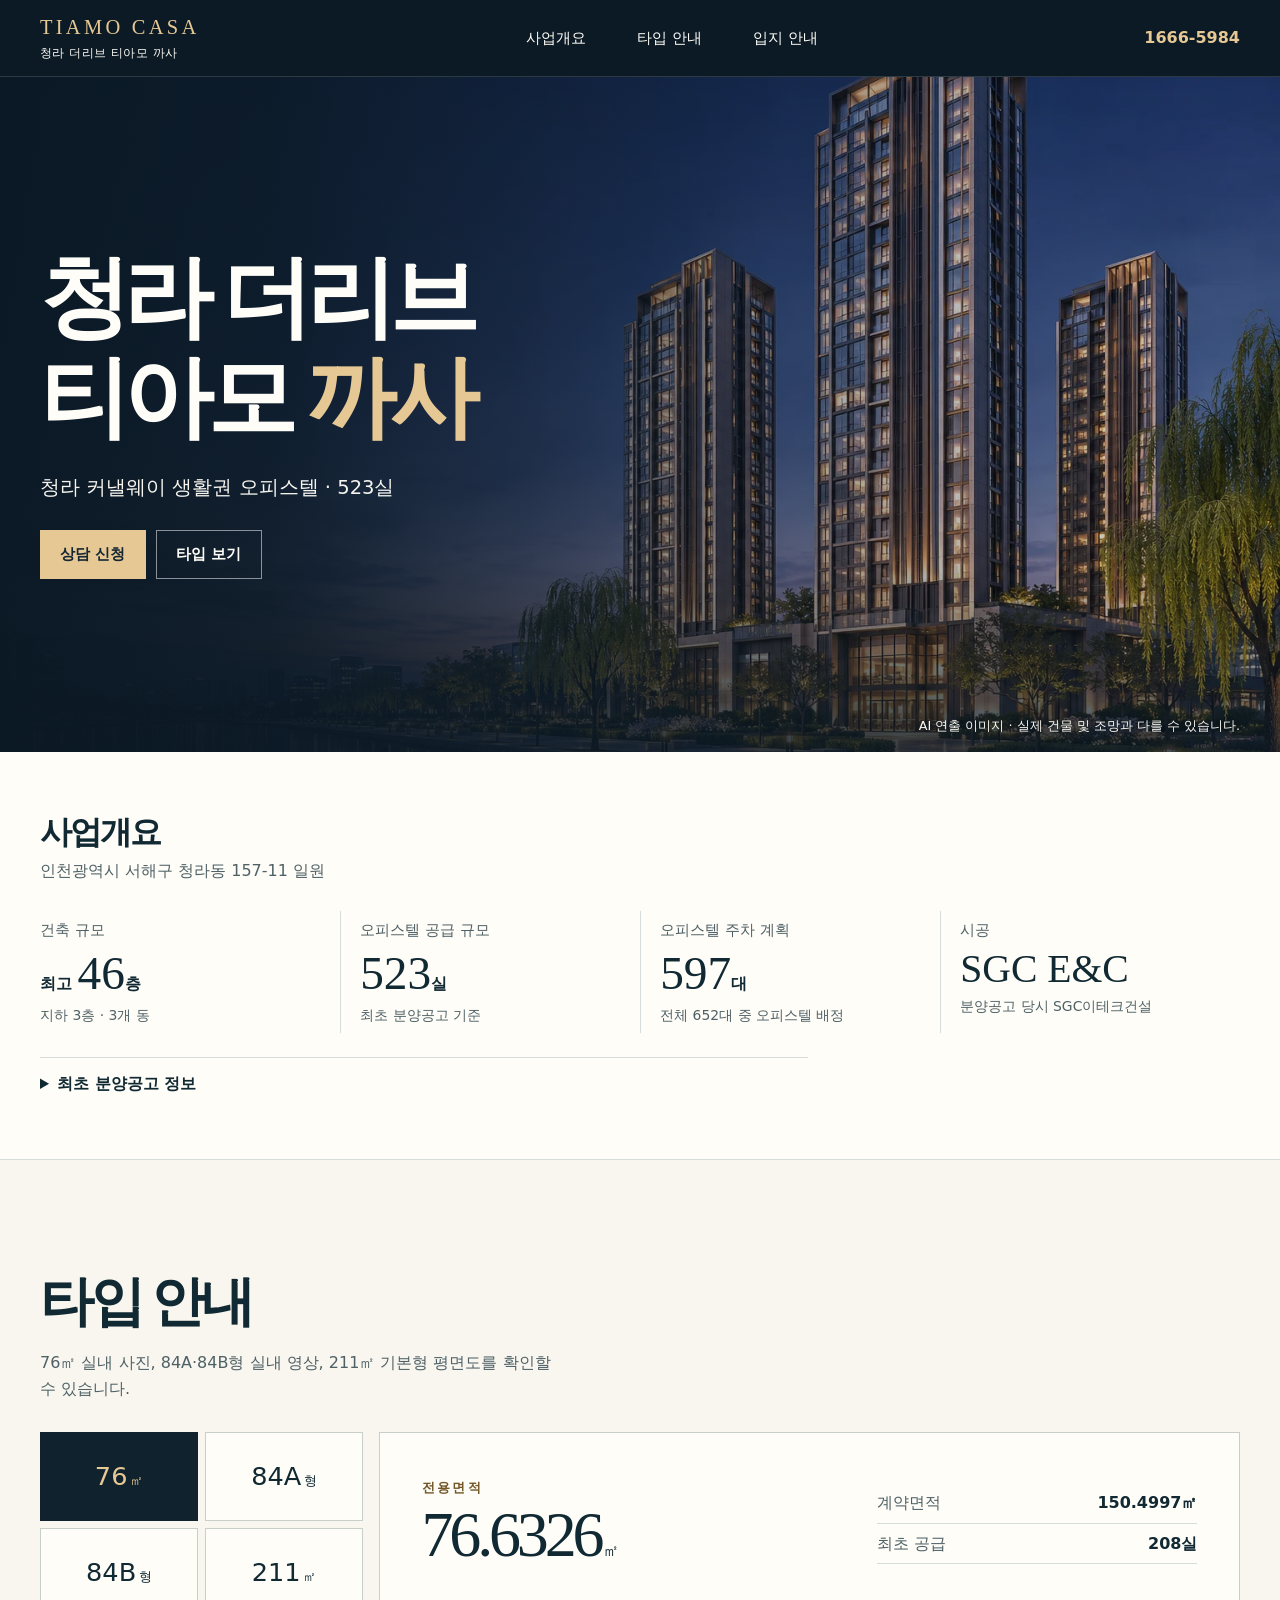
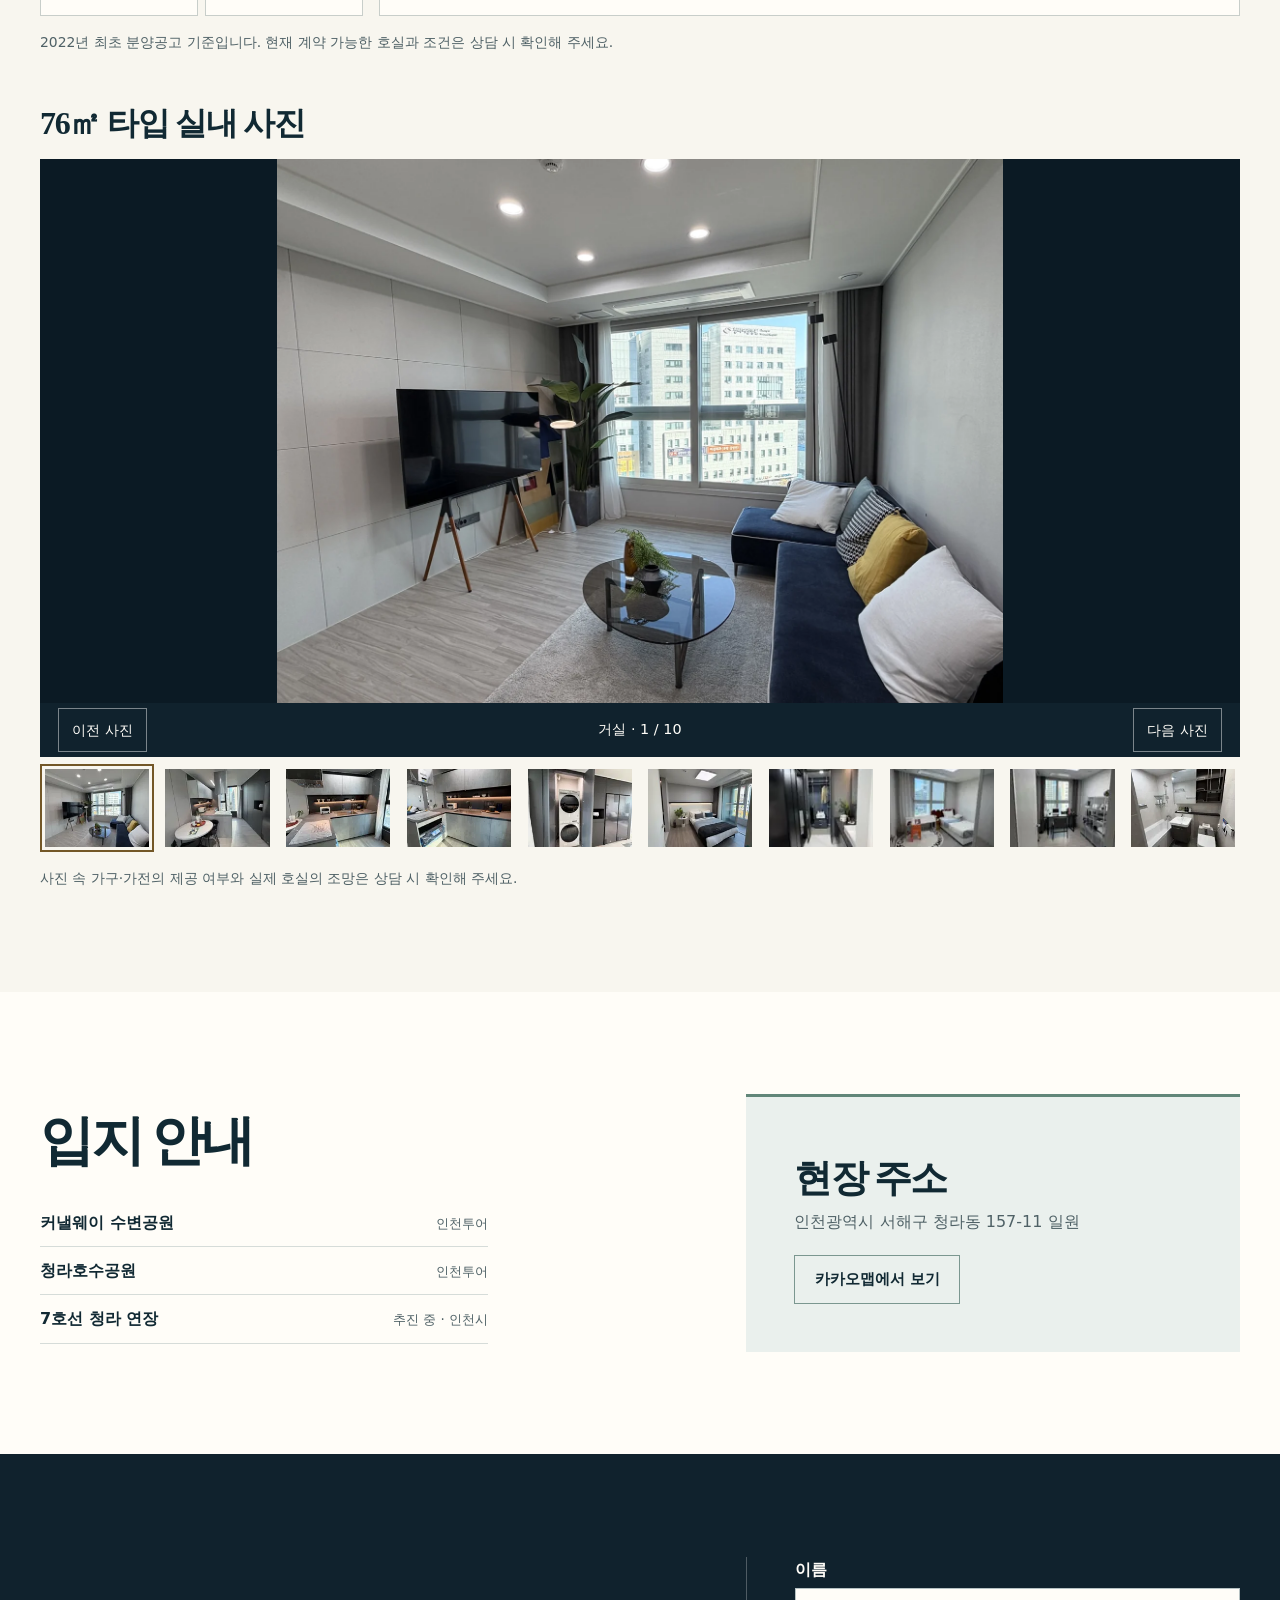
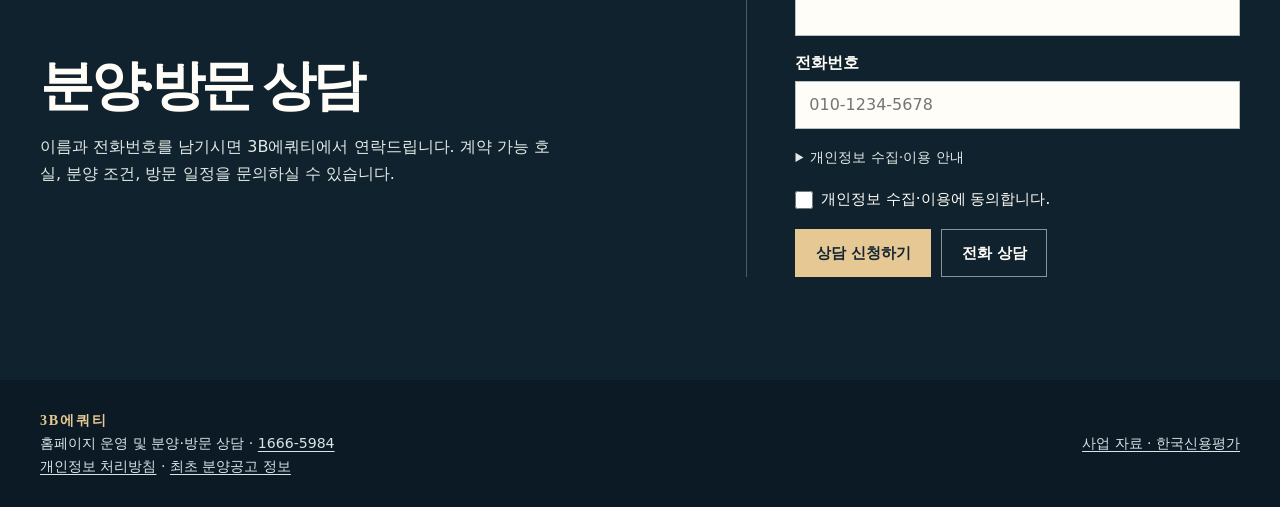
==== commit e4e61892: "Improve search metadata and disclose verified project information" ====
--- a/index.html
+++ b/index.html
@@ -4,8 +4,43 @@
   <meta charset="utf-8">
   <meta name="viewport" content="width=device-width,initial-scale=1">
   <meta name="theme-color" content="#10222d">
-  <meta name="description" content="청라 더리브 티아모 까사 오피스텔 사업개요, 전용면적별 타입, 현장 위치와 3B에쿼티 분양 상담 안내.">
-  <title>청라 더리브 티아모 까사 | 3B에쿼티 분양 상담</title>
+  <meta name="description" content="인천 청라동 157-11, 청라 더리브 티아모 까사 오피스텔. 76㎡ 사진, 84A·84B 실내 영상, 211㎡ 평면도, 분양·방문 상담.">
+  <title>청라 더리브 티아모 까사 오피스텔 | 분양·방문 상담</title>
+  <link rel="canonical" href="https://wanjunsim3-droid.github.io/cheongna-theliv-tiamo/">
+  <meta property="og:type" content="website">
+  <meta property="og:locale" content="ko_KR">
+  <meta property="og:site_name" content="청라 더리브 티아모 까사">
+  <meta property="og:title" content="청라 더리브 티아모 까사 오피스텔 | 분양·방문 상담">
+  <meta property="og:description" content="인천 청라동 157-11, 청라 더리브 티아모 까사 오피스텔. 76㎡ 사진, 84A·84B 실내 영상, 211㎡ 평면도, 분양·방문 상담.">
+  <meta property="og:url" content="https://wanjunsim3-droid.github.io/cheongna-theliv-tiamo/">
+  <meta property="og:image" content="https://wanjunsim3-droid.github.io/cheongna-theliv-tiamo/cheongna-concept.webp">
+  <meta property="og:image:alt" content="청라 더리브 티아모 까사 안내 페이지의 AI 연출 이미지">
+  <meta name="twitter:card" content="summary_large_image">
+  <script type="application/ld+json">
+{
+  "@context": "https://schema.org",
+  "@type": "WebPage",
+  "url": "https://wanjunsim3-droid.github.io/cheongna-theliv-tiamo/",
+  "name": "청라 더리브 티아모 까사 오피스텔 | 분양·방문 상담",
+  "description": "인천 청라동 157-11, 청라 더리브 티아모 까사 오피스텔. 76㎡ 사진, 84A·84B 실내 영상, 211㎡ 평면도, 분양·방문 상담.",
+  "inLanguage": "ko-KR",
+  "publisher": {
+    "@type": "Organization",
+    "name": "3B에쿼티",
+    "telephone": "+82-1666-5984"
+  },
+  "about": {
+    "@type": "Place",
+    "name": "청라 더리브 티아모 까사",
+    "address": {
+      "@type": "PostalAddress",
+      "addressCountry": "KR",
+      "addressRegion": "인천광역시",
+      "streetAddress": "서해구 청라동 157-11"
+    }
+  }
+}
+  </script>
   <link rel="stylesheet" href="style.css">
   <script src="site.js" defer></script>
 </head>
@@ -45,12 +80,27 @@
           <div><dt>오피스텔 주차 계획</dt><dd><strong>597</strong>대</dd><dd class="note">전체 652대 중 오피스텔 배정</dd></div>
           <div><dt>시공</dt><dd class="company"><strong>SGC E&amp;C</strong></dd><dd class="note">분양공고 당시 SGC이테크건설</dd></div>
         </dl>
+        <details class="disclosure" id="sales-notice">
+          <summary>최초 분양공고 정보</summary>
+          <dl class="disclosure-list">
+            <div><dt>분양신고</dt><dd>인천경제자유구역청 제2022-청라관리과-분양신고-4호 · 2022년 6월 22일</dd></div>
+            <div><dt>건축물 연면적</dt><dd>91,210.6607㎡</dd></div>
+            <div><dt>분양사업자·시행수탁자</dt><dd>㈜하나자산신탁</dd></div>
+            <div><dt>시행위탁자</dt><dd>㈜청라플러스</dd></div>
+            <div><dt>시공사</dt><dd>SGC이테크건설㈜ (공고 당시 명칭)</dd></div>
+            <div><dt>분양대행사</dt><dd>㈜레프만홀딩스 (최초 공고 기준)</dd></div>
+            <div><dt>분양대금 관리자</dt><dd>㈜하나자산신탁 · 관리형 토지신탁</dd></div>
+          </dl>
+          <p><a href="https://eparajoo.com/post_file_download.cm?c=[base64]%3D" target="_blank" rel="noopener">2022년 최초 분양공고 원문 (PDF)</a></p>
+          <p class="note">2022년 7월 7일 기준 자료입니다. 현재 공급 여부와 계약 조건은 상담 시 확인해 주세요.</p>
+        </details>
       </div>
     </section>
     <section id="types" class="types section" aria-labelledby="types-title">
       <div class="wrap">
         <div class="section-heading">
           <h2 id="types-title">타입 안내</h2>
+          <p>76㎡ 실내 사진, 84A·84B형 실내 영상, 211㎡ 기본형 평면도를 확인할 수 있습니다.</p>
         </div>
         <div class="type-layout">
           <div class="type-select" role="group" aria-label="타입 선택">
@@ -157,7 +207,7 @@
             </div>
             <details class="callback-privacy" id="callback-privacy">
               <summary>개인정보 수집·이용 안내</summary>
-              <p>3B에쿼티는 분양·방문 상담 회신을 위해 이름과 전화번호를 수집하며, 상담 목적 달성 시까지 이용합니다. 접수 정보는 Google Apps Script를 통해 3B에쿼티의 Gmail로 전달됩니다. 동의를 거부할 수 있으며, 이 경우 전화로 상담하실 수 있습니다.</p>
+              <p>3B에쿼티는 분양·방문 상담 회신을 위해 이름과 전화번호를 수집하며, 상담 목적 달성 시까지 이용합니다. 접수 정보는 Google Apps Script를 통해 3B에쿼티의 Gmail로 전달됩니다. 동의를 거부할 수 있으며, 이 경우 전화로 상담하실 수 있습니다. <a href="privacy.html">개인정보 처리방침</a></p>
             </details>
             <label class="callback-consent">
               <input type="checkbox" name="consent" value="yes" required aria-describedby="callback-privacy">
@@ -175,7 +225,10 @@
   </main>
   <footer class="footer">
     <div class="wrap footer-inner">
-      <div><strong>3B EQUITY</strong><p>3B에쿼티가 운영하는 현장 안내 페이지입니다.</p></div>
+      <div>
+        <strong>3B에쿼티</strong><p>홈페이지 운영 및 분양·방문 상담 · <a href="tel:16665984">1666-5984</a></p>
+        <p><a href="privacy.html">개인정보 처리방침</a> · <a href="#sales-notice">최초 분양공고 정보</a></p>
+      </div>
       <a href="https://m.kisrating.com/fileDown.do?fileName=rs20260526-4.pdf&amp;gubun=2&amp;menuCd=R8" target="_blank" rel="noopener">사업 자료 · 한국신용평가</a>
     </div>
   </footer>
--- a/style.css
+++ b/style.css
@@ -254,3 +254,15 @@
   background: var(--deeper);
   object-fit: contain;
 }
+
+.disclosure { margin-top: 1.5rem; max-width: 48rem; border-top: 1px solid var(--line); padding-top: .8rem; }
+.disclosure summary { cursor: pointer; font-weight: 700; }
+.disclosure-list { display: grid; gap: .45rem; margin: .9rem 0; }
+.disclosure-list > div { display: grid; grid-template-columns: minmax(8rem, 1fr) 2fr; gap: .6rem; }
+.disclosure-list dt { font-weight: 650; }
+.disclosure-list dd { overflow-wrap: anywhere; }
+.disclosure p + p { margin-top: .35rem; }
+.disclosure a, .callback-privacy a { text-decoration: underline; text-underline-offset: .2em; }
+@media (max-width: 500px) {
+  .disclosure-list > div { grid-template-columns: 1fr; gap: 0; }
+}
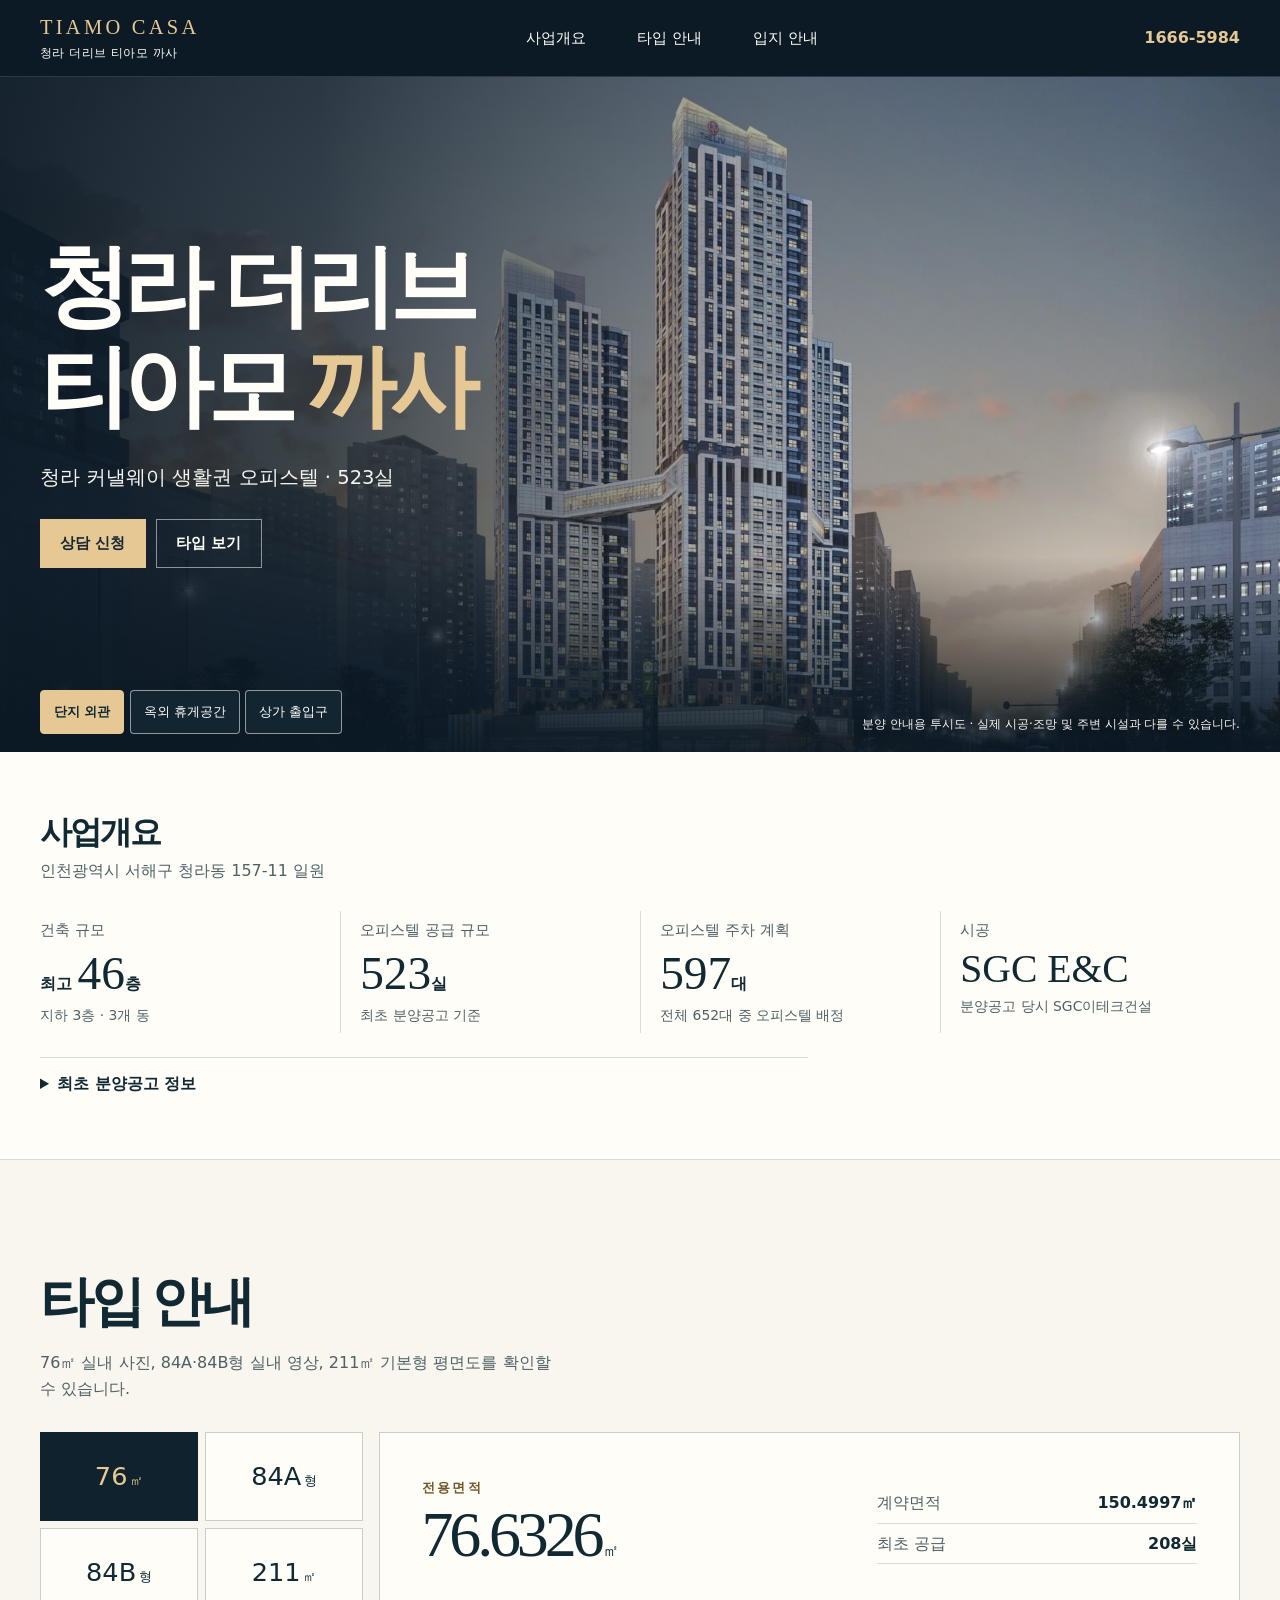
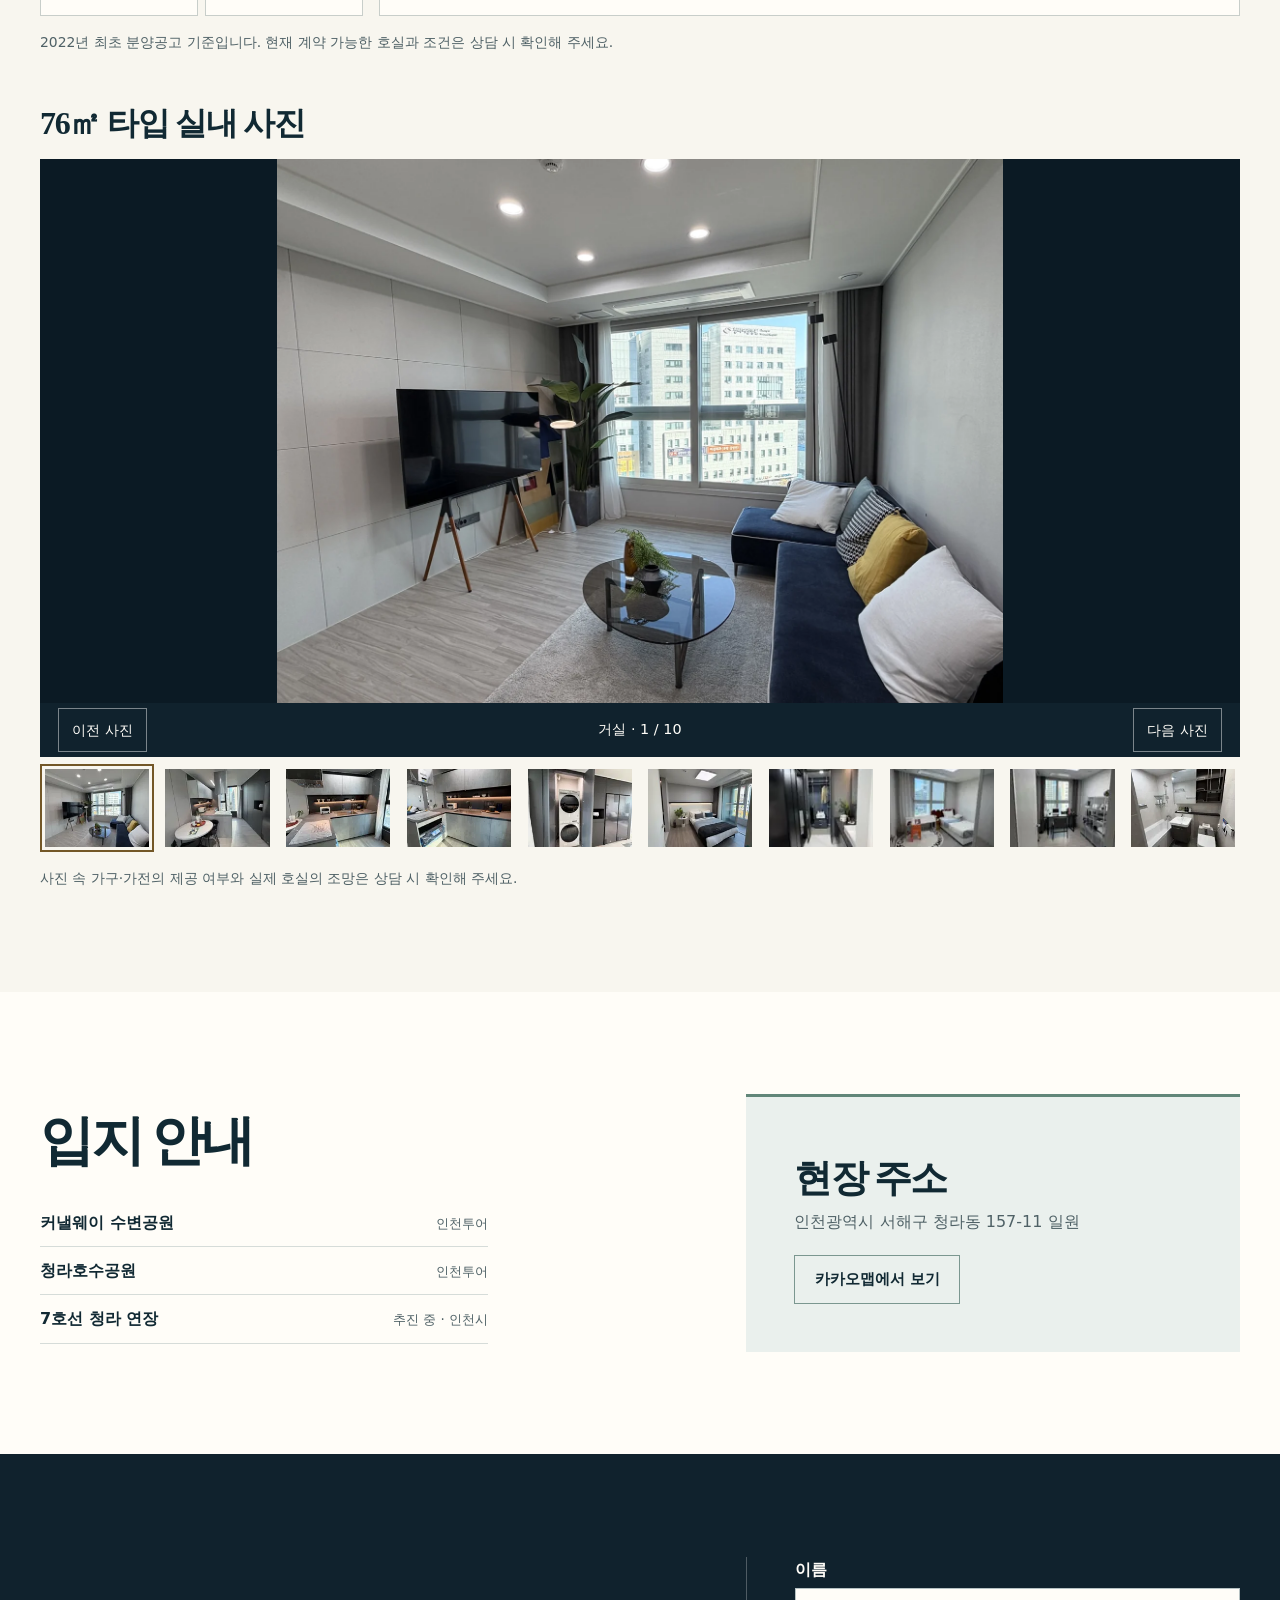
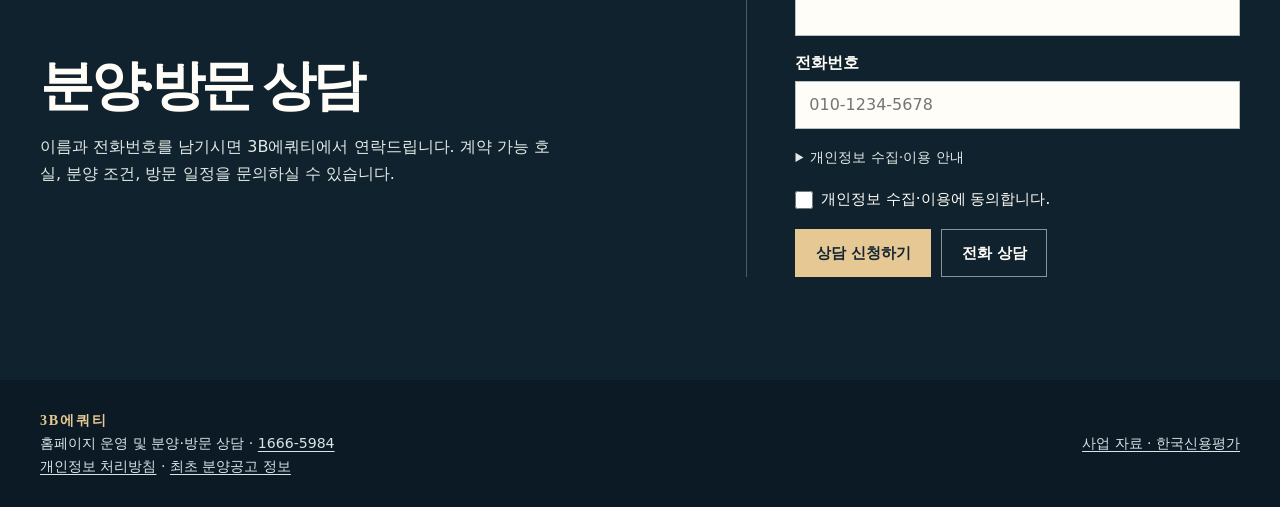
==== commit 89e517ed: "Show three project renderings on the homepage" ====
--- a/index.html
+++ b/index.html
@@ -13,8 +13,8 @@
   <meta property="og:title" content="청라 더리브 티아모 까사 오피스텔 | 분양·방문 상담">
   <meta property="og:description" content="인천 청라동 157-11, 청라 더리브 티아모 까사 오피스텔. 76㎡ 사진, 84A·84B 실내 영상, 211㎡ 평면도, 분양·방문 상담.">
   <meta property="og:url" content="https://wanjunsim3-droid.github.io/cheongna-theliv-tiamo/">
-  <meta property="og:image" content="https://wanjunsim3-droid.github.io/cheongna-theliv-tiamo/cheongna-concept.webp">
-  <meta property="og:image:alt" content="청라 더리브 티아모 까사 안내 페이지의 AI 연출 이미지">
+  <meta property="og:image" content="https://wanjunsim3-droid.github.io/cheongna-theliv-tiamo/images/hero/exterior.webp">
+  <meta property="og:image:alt" content="해 질 무렵 바라본 청라 더리브 티아모 까사 단지 전경 투시도">
   <meta name="twitter:card" content="summary_large_image">
   <script type="application/ld+json">
 {
@@ -41,8 +41,8 @@
   }
 }
   </script>
-  <link rel="stylesheet" href="style.css">
-  <script src="site.js" defer></script>
+  <link rel="stylesheet" href="style.css?v=hero-3">
+  <script src="site.js?v=hero-3" defer></script>
 </head>
 <body>
   <a class="skip" href="#main">본문 바로가기</a>
@@ -57,7 +57,11 @@
   </header>
   <main id="main">
     <section class="hero" id="top" aria-labelledby="hero-title">
-      <div class="hero-visual" aria-hidden="true"></div>
+      <div class="hero-visual" id="hero-views">
+        <img class="hero-image" data-hero-image="exterior" src="images/hero/exterior.webp" alt="해 질 무렵 바라본 청라 더리브 티아모 까사 단지 전경 투시도" fetchpriority="high">
+        <img class="hero-image" data-hero-image="courtyard" src="images/hero/courtyard.webp" alt="커낼웨이와 어린이 놀이터가 보이는 단지 옥외 휴게공간 투시도" loading="lazy" decoding="async" hidden>
+        <img class="hero-image" data-hero-image="retail" src="images/hero/retail.webp" alt="도로에서 이어지는 단지 상가와 보행로를 위에서 내려다본 투시도" loading="lazy" decoding="async" hidden>
+      </div>
       <div class="wrap hero-inner">
         <h1 id="hero-title">청라 더리브<br>티아모 <em>까사</em></h1>
         <p class="hero-desc">청라 커낼웨이 생활권 오피스텔 · 523실</p>
@@ -66,7 +70,14 @@
           <a class="button ghost" href="#types">타입 보기</a>
         </div>
       </div>
-      <div class="wrap image-note">AI 연출 이미지 · 실제 건물 및 조망과 다를 수 있습니다.</div>
+      <div class="wrap hero-footer">
+        <div class="hero-picker" role="group" aria-label="대표 이미지 선택" hidden>
+          <button type="button" data-hero-view="exterior" aria-controls="hero-views" aria-pressed="true">단지 외관</button>
+          <button type="button" data-hero-view="courtyard" aria-controls="hero-views" aria-pressed="false">옥외 휴게공간</button>
+          <button type="button" data-hero-view="retail" aria-controls="hero-views" aria-pressed="false">상가 출입구</button>
+        </div>
+        <p class="image-note">분양 안내용 투시도 · 실제 시공·조망 및 주변 시설과 다를 수 있습니다.</p>
+      </div>
     </section>
     <section id="overview" class="overview" aria-labelledby="overview-title">
       <div class="wrap">
--- a/style.css
+++ b/style.css
@@ -31,9 +31,13 @@
 nav a, .header-contact { padding-block: .45rem; }
 nav a:hover, .header-contact:hover { color: var(--sand); }
 .header-contact { font-weight: 650; color: var(--sand); font-variant-numeric: tabular-nums; white-space: nowrap; }
-.hero { position: relative; isolation: isolate; display: flex; align-items: center; min-height: clamp(32rem, 75svh, 49rem); background: #182d3b; color: var(--white); }
-.hero-visual { position: absolute; inset: 0; z-index: -1; background: linear-gradient(90deg, #0b1925fa 0%, #0b1925e8 21%, #0b192566 58%, #0b19251a 100%), linear-gradient(0deg, #0a1824bb, transparent 28%), url("cheongna-concept.webp") 63% 52% / cover no-repeat; }
-.hero-inner { padding-block: 5.5rem 6.5rem; }
+.hero { position: relative; isolation: isolate; display: grid; grid-template-rows: 1fr auto; align-items: center; min-height: clamp(32rem, 75svh, 49rem); background: #182d3b; color: var(--white); }
+.hero-visual, .hero-visual::after { position: absolute; inset: 0; }
+.hero-visual { z-index: -1; overflow: hidden; }
+.hero-visual::after { content: ""; background: linear-gradient(90deg, #0b1925ed, #0b1925c7 25%, #0b192548 60%, transparent 90%), linear-gradient(0deg, #0a1824ef, transparent 29%); }
+.hero-image { display: block; width: 100%; height: 100%; object-fit: cover; object-position: 62% 46%; }
+.hero-image[hidden] { display: none; }
+.hero-inner { padding-block: 4.5rem 3rem; }
 .eyebrow { font-size: .82rem; font-weight: 750; letter-spacing: .19em; color: var(--bronze); }
 .hero .eyebrow, .consult .eyebrow { color: var(--sand); }
 .hero h1 { margin-top: .85rem; font: 620 clamp(3rem, 7vw, 6.15rem)/1.12 var(--serif); letter-spacing: -.075em; }
@@ -45,7 +49,13 @@
 .primary:hover { background: #f4dcae; }
 .ghost { border-color: #ffffff83; color: var(--white); }
 .ghost:hover { background: #ffffff25; }
-.image-note { position: absolute; inset: auto 0 1rem; text-align: right; color: #faf7ef; font-size: .8rem; text-shadow: 0 1px 4px #091722; }
+.hero-footer { display: flex; justify-content: space-between; align-items: flex-end; flex-wrap: wrap; gap: .55rem 1rem; padding-bottom: 1.1rem; }
+.hero-picker { display: flex; flex-wrap: wrap; gap: .35rem; }
+.hero-picker[hidden] { display: none; }
+.hero-picker button { min-height: 2.75rem; padding: .45rem .8rem; border: 1px solid #fff8; border-radius: .25rem; background: #142733e8; color: #fff; font: inherit; font-size: .84rem; cursor: pointer; }
+.hero-picker button[aria-pressed="true"] { background: var(--sand); color: var(--ink); border-color: var(--sand); font-weight: 700; }
+.hero-picker button:focus-visible { outline: 2px solid #fff; outline-offset: 2px; }
+.image-note { margin: 0; color: #faf7ef; font-size: .76rem; text-shadow: 0 1px 4px #091722; }
 .overview { padding-block: 3.35rem 3.85rem; border-bottom: 1px solid var(--line); }
 .section { padding-block: clamp(4rem, 8vw, 7rem); }
 .section-heading h2 { margin-top: .38rem; font: 650 clamp(2.1rem, 5vw, 3.35rem)/1.26 var(--serif); letter-spacing: -.065em; }
@@ -97,7 +107,7 @@
 @media (max-width: 760px) {
   .wrap { width: calc(100% - 2.5rem); }
   .hero { min-height: 34rem; }
-  .hero-visual { background-position: 70% center; }
+  .hero-image { object-position: 62% center; }
   .metrics { grid-template-columns: 1fr 1fr; row-gap: 1.4rem; }
   .metrics > div:nth-child(3) { padding-left: 0; border-left: 0; }
   .type-layout { grid-template-columns: 1fr; }
@@ -110,8 +120,8 @@
   nav { grid-row: 2; grid-column: 1 / -1; gap: 1.55rem; }
   nav a { padding-block: .5rem; }
   .hero { min-height: clamp(31rem, 76svh, 39rem); }
-  .hero-inner { padding-block: 4rem 5.5rem; }
-  .hero-visual { background-image: linear-gradient(90deg, #0b1925ed, #0b192574 77%, #0b192538), linear-gradient(0deg, #0b1925ba, transparent 30%), url("cheongna-concept.webp"); }
+  .hero-inner { padding-block: 3.2rem 2rem; }
+  .hero-visual::after { background: linear-gradient(90deg, #0b1925e8, #0b192579 75%, #0b192537), linear-gradient(0deg, #0b1925e8, transparent 35%); }
   .type-detail { min-height: auto; grid-template-columns: 1fr; gap: .85rem; }
   .type-area { font-size: clamp(2.8rem, 13vw, 4rem); }
   .footer { padding-bottom: 6rem; }
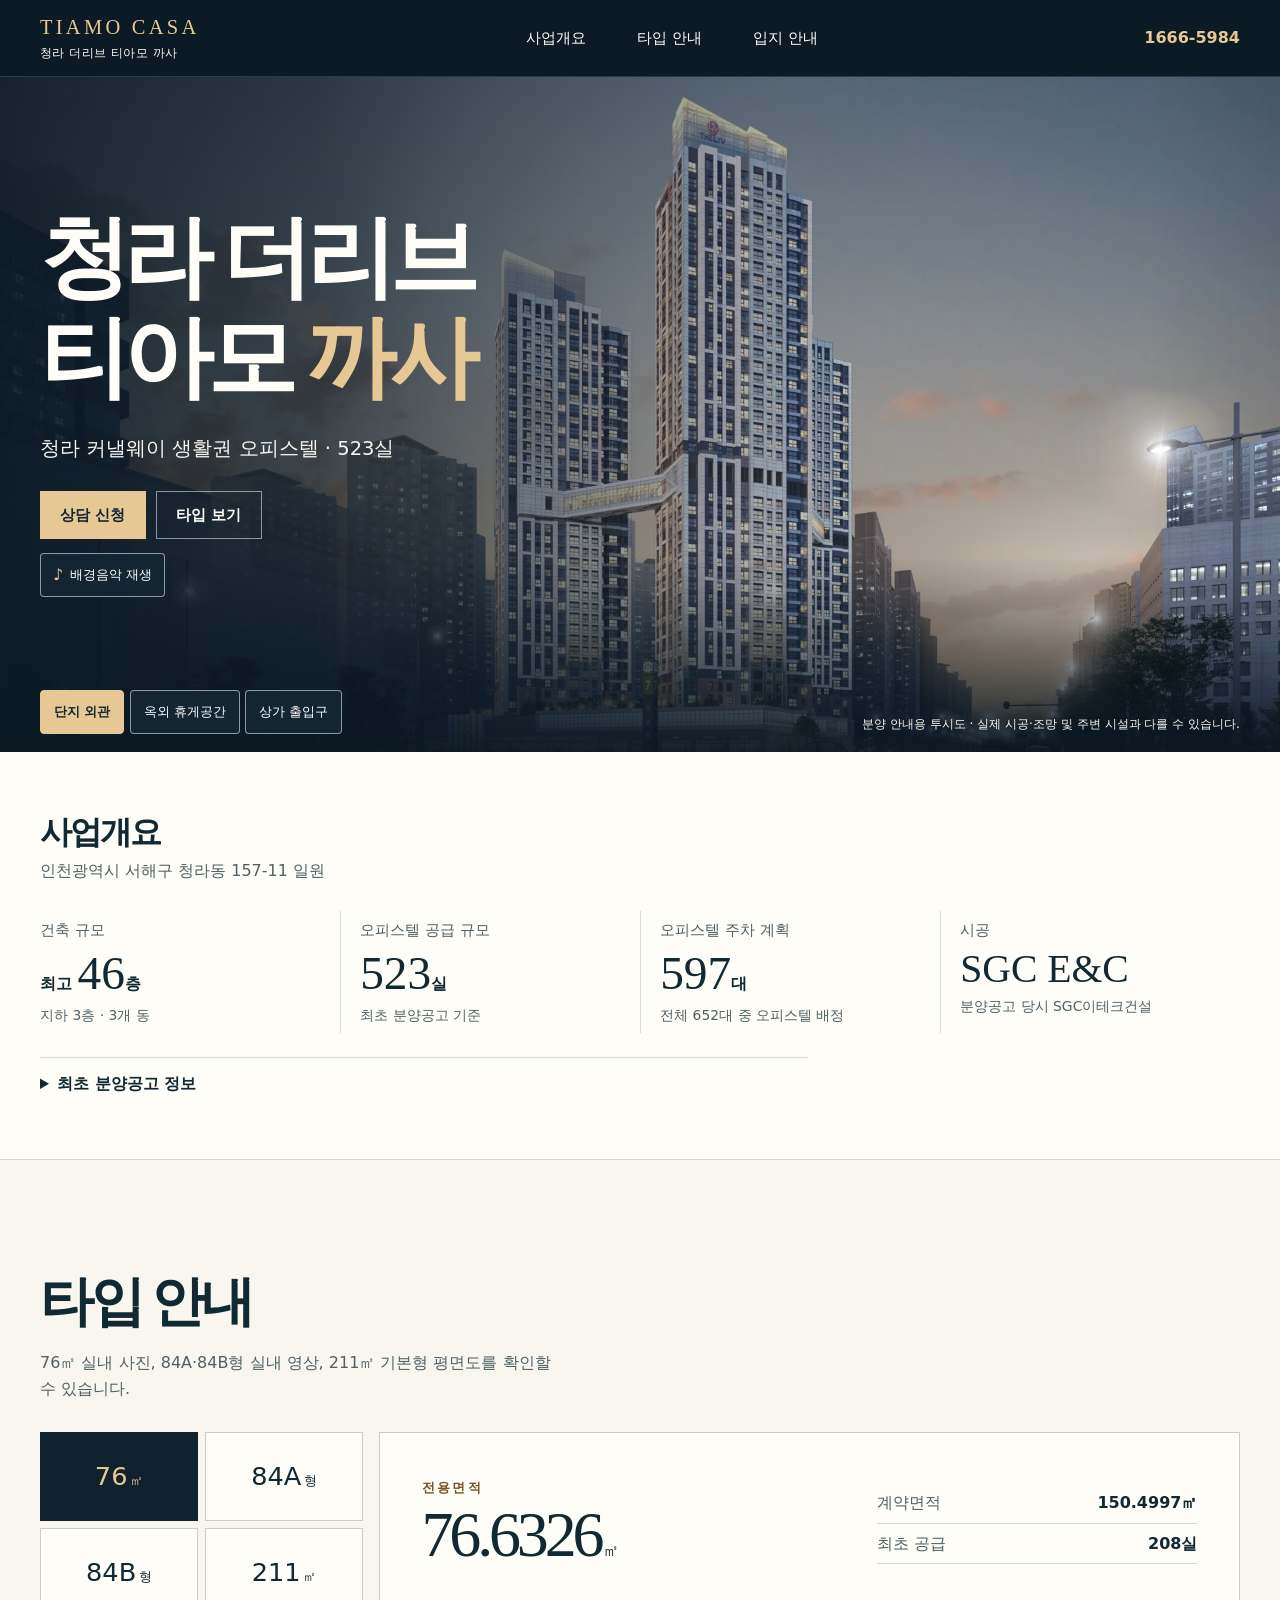
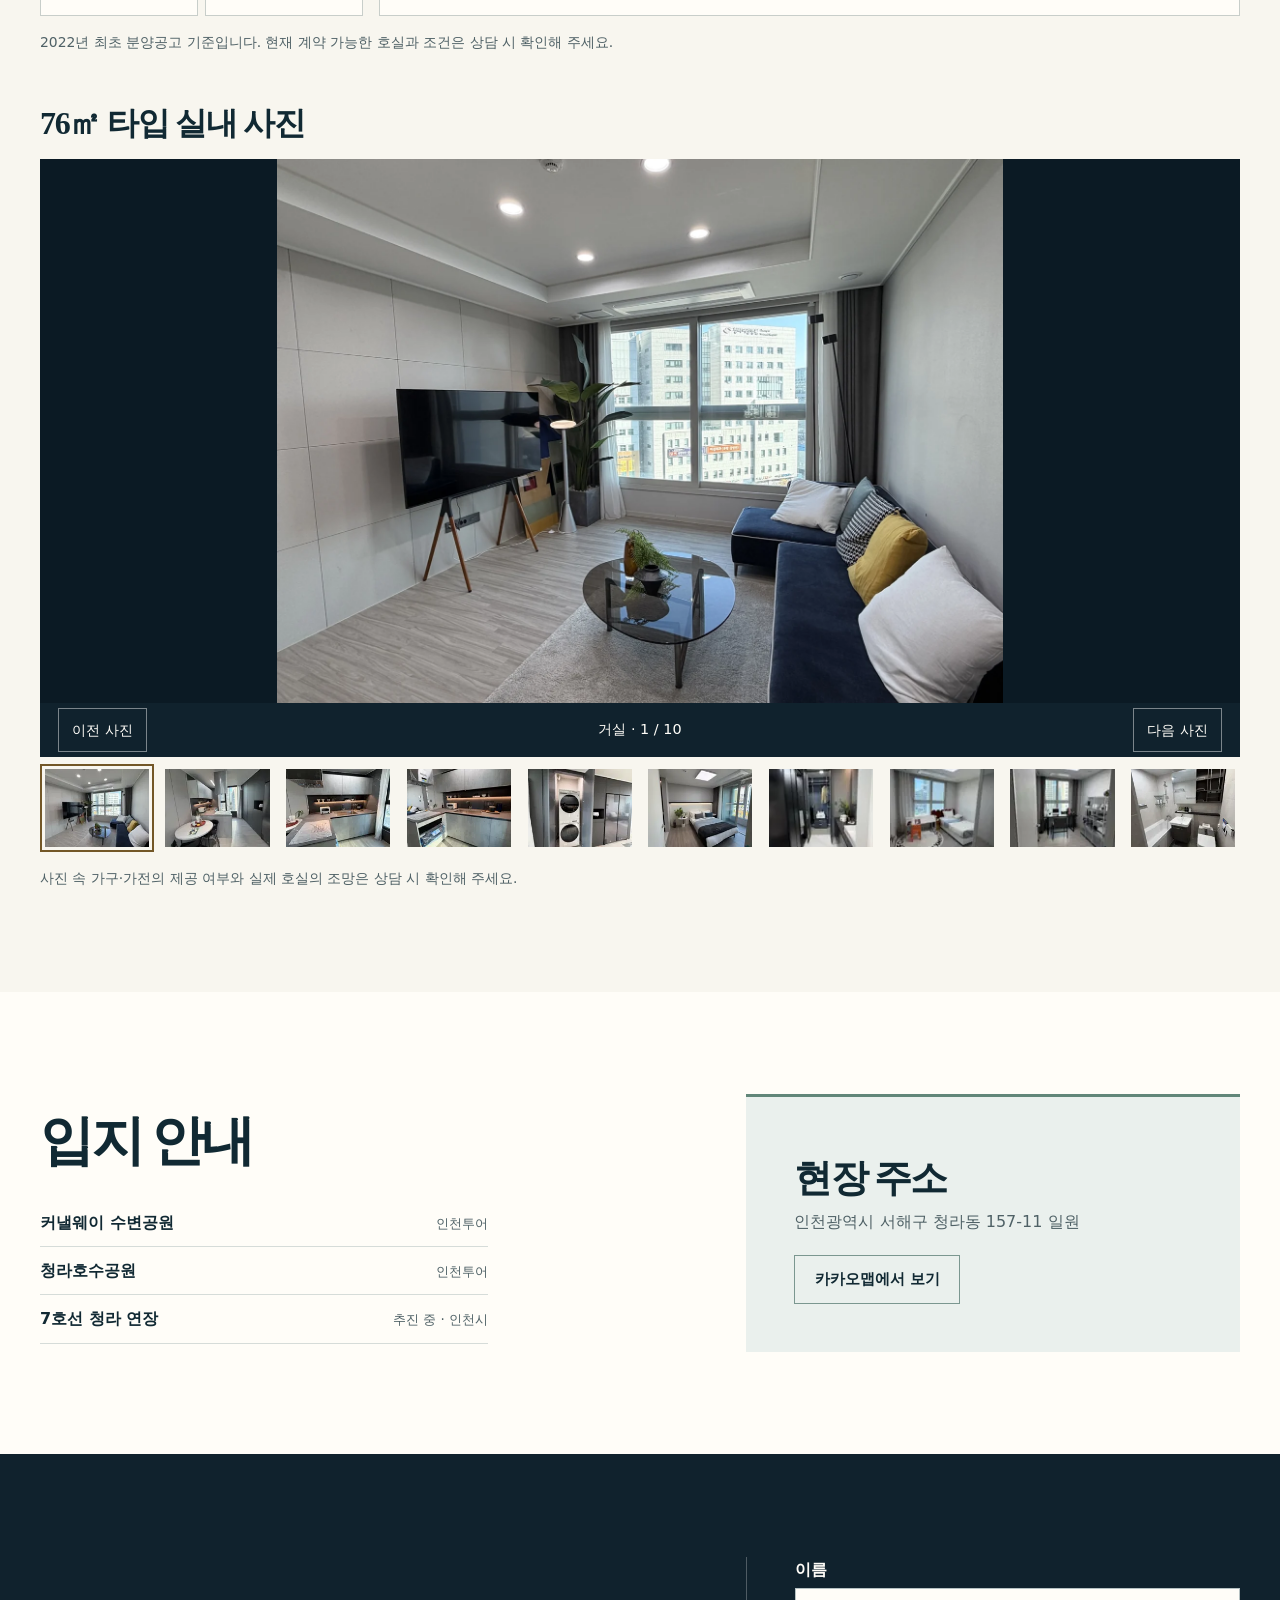
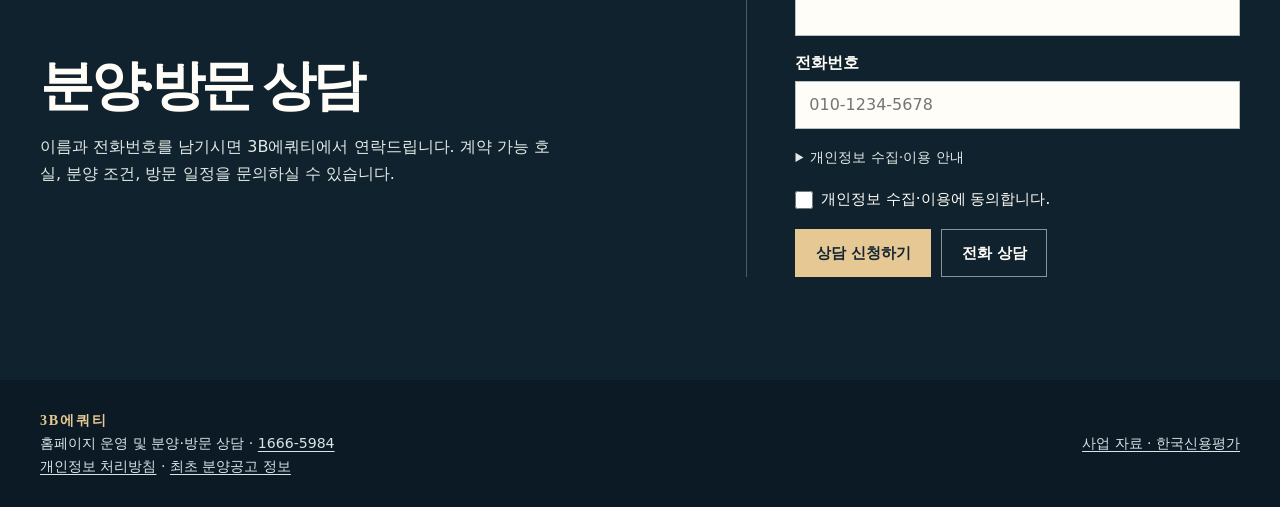
==== commit de43e83b: "Add a quiet piano soundtrack with playback controls" ====
--- a/index.html
+++ b/index.html
@@ -41,8 +41,8 @@
   }
 }
   </script>
-  <link rel="stylesheet" href="style.css?v=hero-3">
-  <script src="site.js?v=hero-3" defer></script>
+  <link rel="stylesheet" href="style.css?v=music-1">
+  <script src="site.js?v=music-1" defer></script>
 </head>
 <body>
   <a class="skip" href="#main">본문 바로가기</a>
@@ -68,6 +68,14 @@
         <div class="actions">
           <a class="button primary" href="#consult">상담 신청</a>
           <a class="button ghost" href="#types">타입 보기</a>
+        </div>
+        <div class="background-music" hidden>
+          <button class="music-button" type="button" aria-controls="background-music-track">
+            <span class="music-note" aria-hidden="true">♪</span>
+            <span class="music-label">배경음악 재생</span>
+          </button>
+          <p class="music-status" role="status"></p>
+          <audio id="background-music-track" src="audio/courtyard-piano.mp3" preload="none" loop></audio>
         </div>
       </div>
       <div class="wrap hero-footer">
--- a/style.css
+++ b/style.css
@@ -49,6 +49,13 @@
 .primary:hover { background: #f4dcae; }
 .ghost { border-color: #ffffff83; color: var(--white); }
 .ghost:hover { background: #ffffff25; }
+.background-music { display: flex; align-items: center; flex-wrap: wrap; gap: .25rem .65rem; margin-top: .85rem; }
+.background-music[hidden] { display: none; }
+.music-button { display: inline-flex; align-items: center; gap: .4rem; min-height: 2.75rem; padding: .4rem .75rem; border: 1px solid #fff8; border-radius: .25rem; background: #142733e8; color: #fff; font: inherit; font-size: .84rem; cursor: pointer; }
+.music-button:focus-visible { outline: 2px solid #fff; outline-offset: 2px; }
+.music-note { color: var(--sand); font-size: 1rem; line-height: 1; }
+.music-status { margin: 0; color: #faf7ef; font-size: .78rem; }
+.music-status:empty { display: none; }
 .hero-footer { display: flex; justify-content: space-between; align-items: flex-end; flex-wrap: wrap; gap: .55rem 1rem; padding-bottom: 1.1rem; }
 .hero-picker { display: flex; flex-wrap: wrap; gap: .35rem; }
 .hero-picker[hidden] { display: none; }
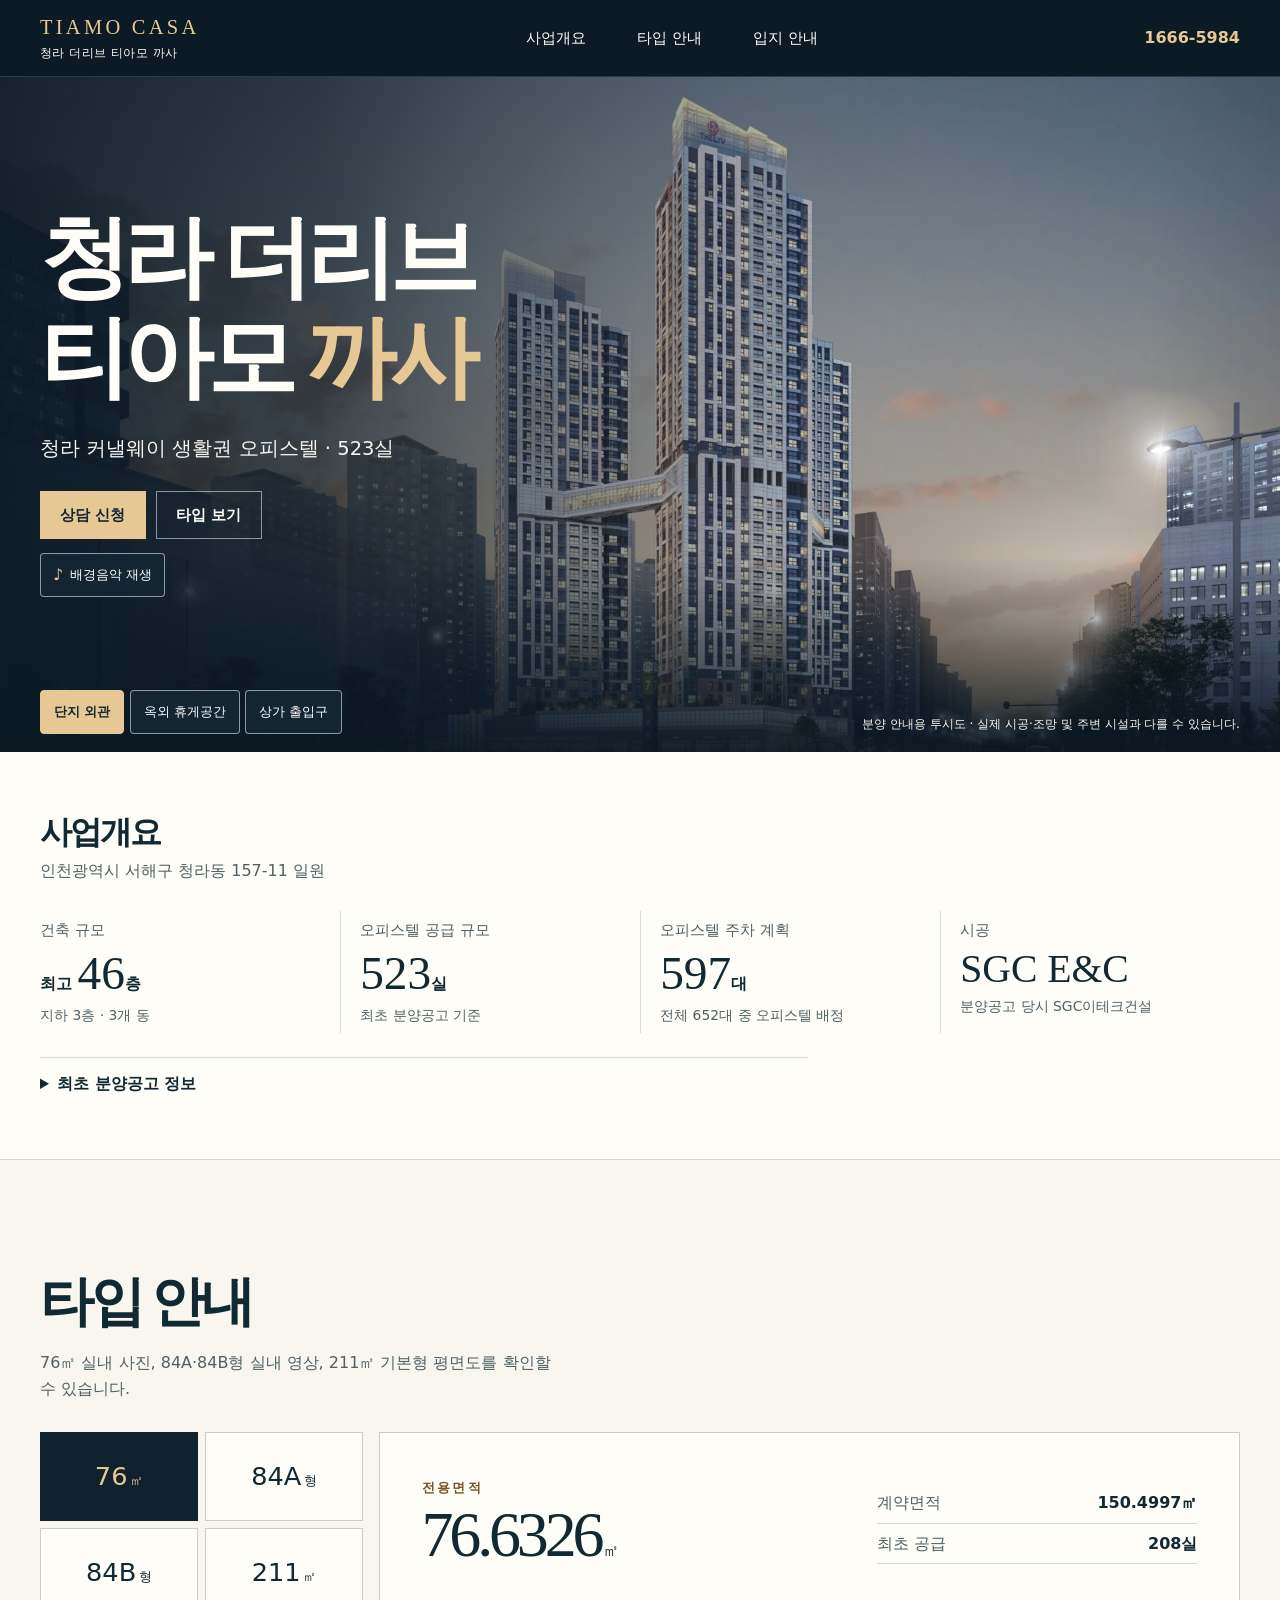
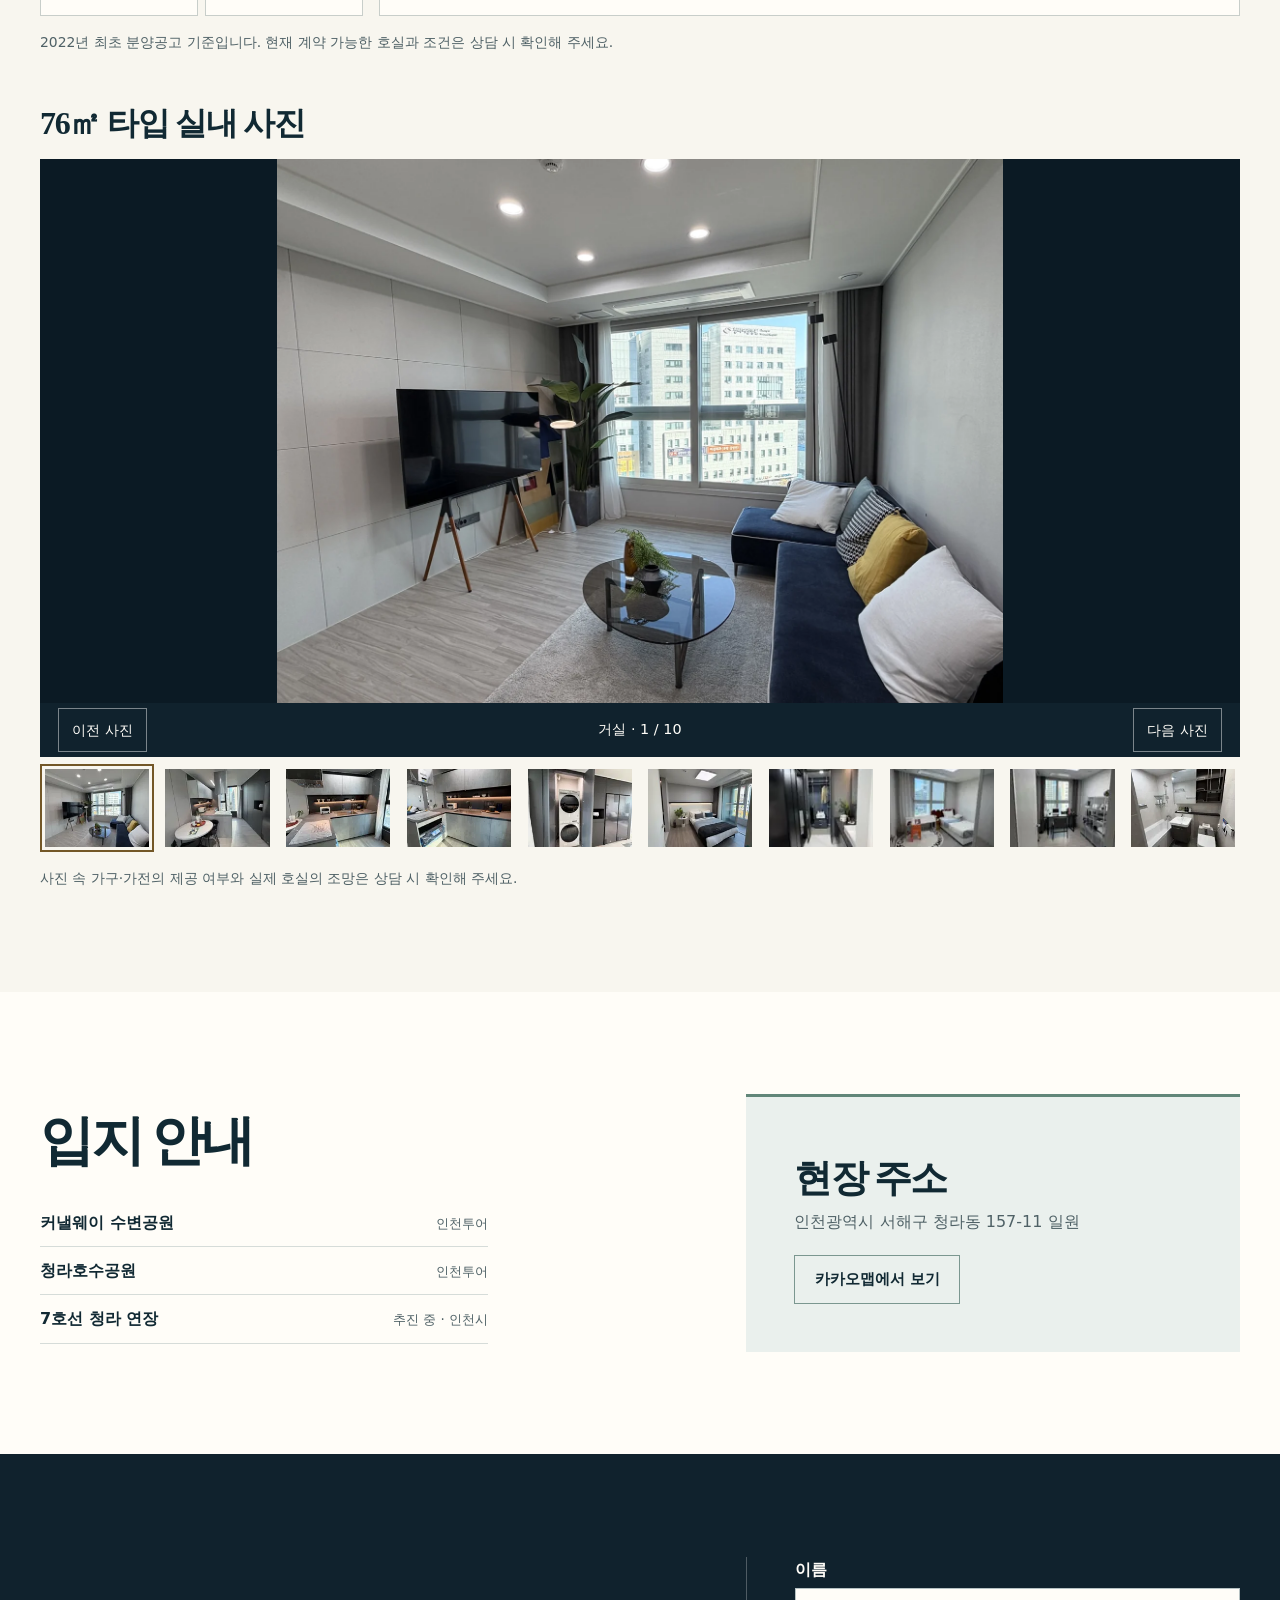
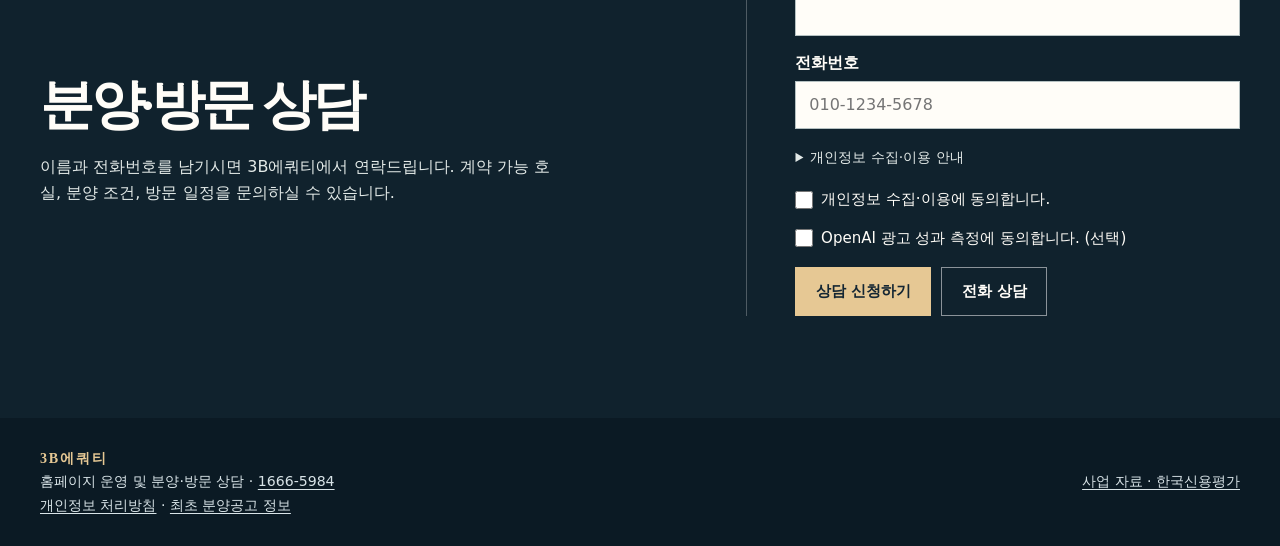
==== commit 0a6eb56c: "Measure accepted consultation requests with optional consent" ====
--- a/index.html
+++ b/index.html
@@ -1,6 +1,7 @@
 <!doctype html>
 <html lang="ko">
 <head>
+  <meta name="google-site-verification" content="0-KOMzDXIU5E3K5LysgVf5h_x9W2DKHjkV6YMSUY9nY">
   <meta charset="utf-8">
   <meta name="viewport" content="width=device-width,initial-scale=1">
   <meta name="theme-color" content="#10222d">
@@ -42,7 +43,7 @@
 }
   </script>
   <link rel="stylesheet" href="style.css?v=music-1">
-  <script src="site.js?v=music-1" defer></script>
+  <script src="site.js?v=consultation-pixel-1" defer></script>
 </head>
 <body>
   <a class="skip" href="#main">본문 바로가기</a>
@@ -227,12 +228,17 @@
             <details class="callback-privacy" id="callback-privacy">
               <summary>개인정보 수집·이용 안내</summary>
               <p>3B에쿼티는 분양·방문 상담 회신을 위해 이름과 전화번호를 수집하며, 상담 목적 달성 시까지 이용합니다. 접수 정보는 Google Apps Script를 통해 3B에쿼티의 Gmail로 전달됩니다. 동의를 거부할 수 있으며, 이 경우 전화로 상담하실 수 있습니다. <a href="privacy.html">개인정보 처리방침</a></p>
+              <p>선택 항목에 동의하면 상담 접수 완료 이벤트를 OpenAI에 보내 광고 성과를 측정합니다. 선택 항목에 동의하지 않아도 상담을 신청할 수 있습니다.</p>
             </details>
             <label class="callback-consent">
               <input type="checkbox" name="consent" value="yes" required aria-describedby="callback-privacy">
               <span>개인정보 수집·이용에 동의합니다.</span>
             </label>
-            <p class="callback-status" id="callback-status">온라인 접수를 연결 중입니다. 지금은 전화로 상담해 주세요.</p>
+            <label class="callback-consent">
+              <input type="checkbox" id="callback-measurement" aria-describedby="callback-privacy">
+              <span>OpenAI 광고 성과 측정에 동의합니다. (선택)</span>
+            </label>
+            <p class="callback-status" id="callback-status" role="status">온라인 접수를 연결 중입니다. 지금은 전화로 상담해 주세요.</p>
             <div class="actions">
               <button class="button primary" type="submit" disabled>상담 신청하기</button>
               <a class="button ghost" href="tel:16665984">전화 상담</a>
